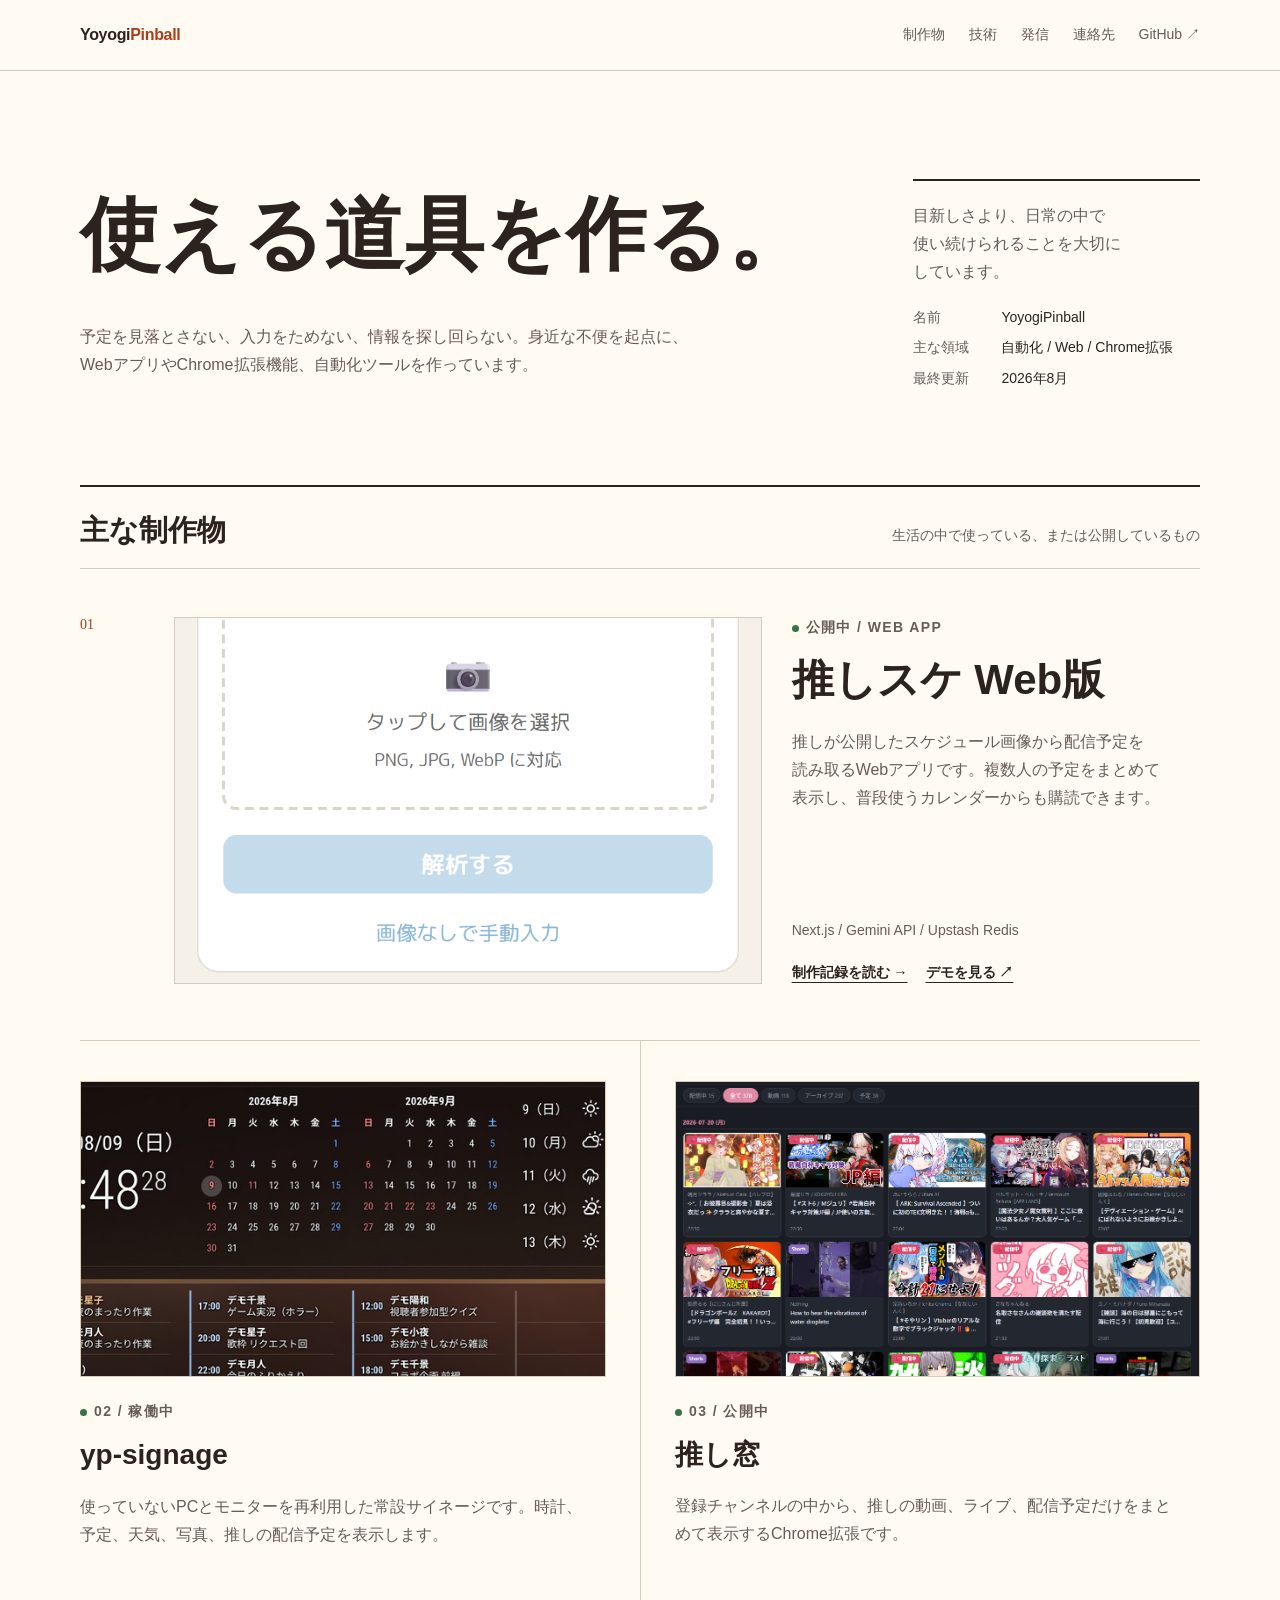
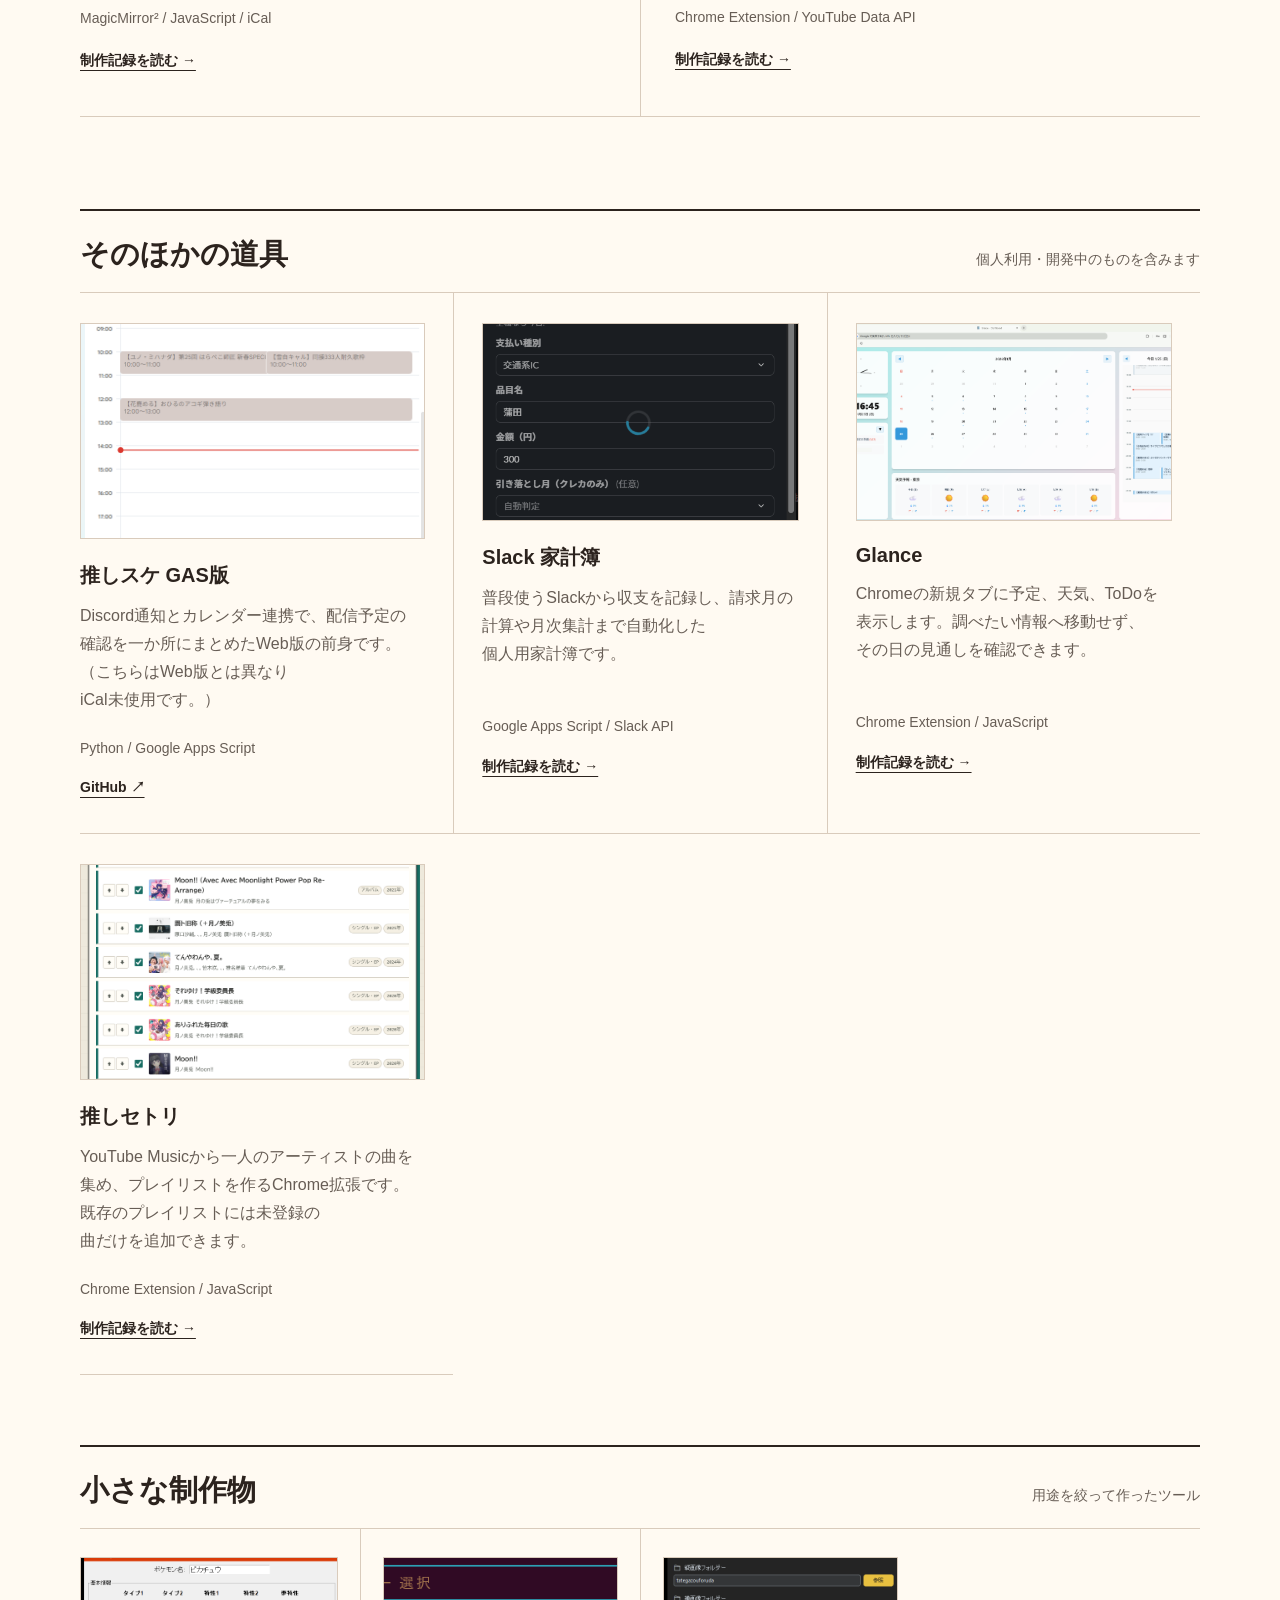
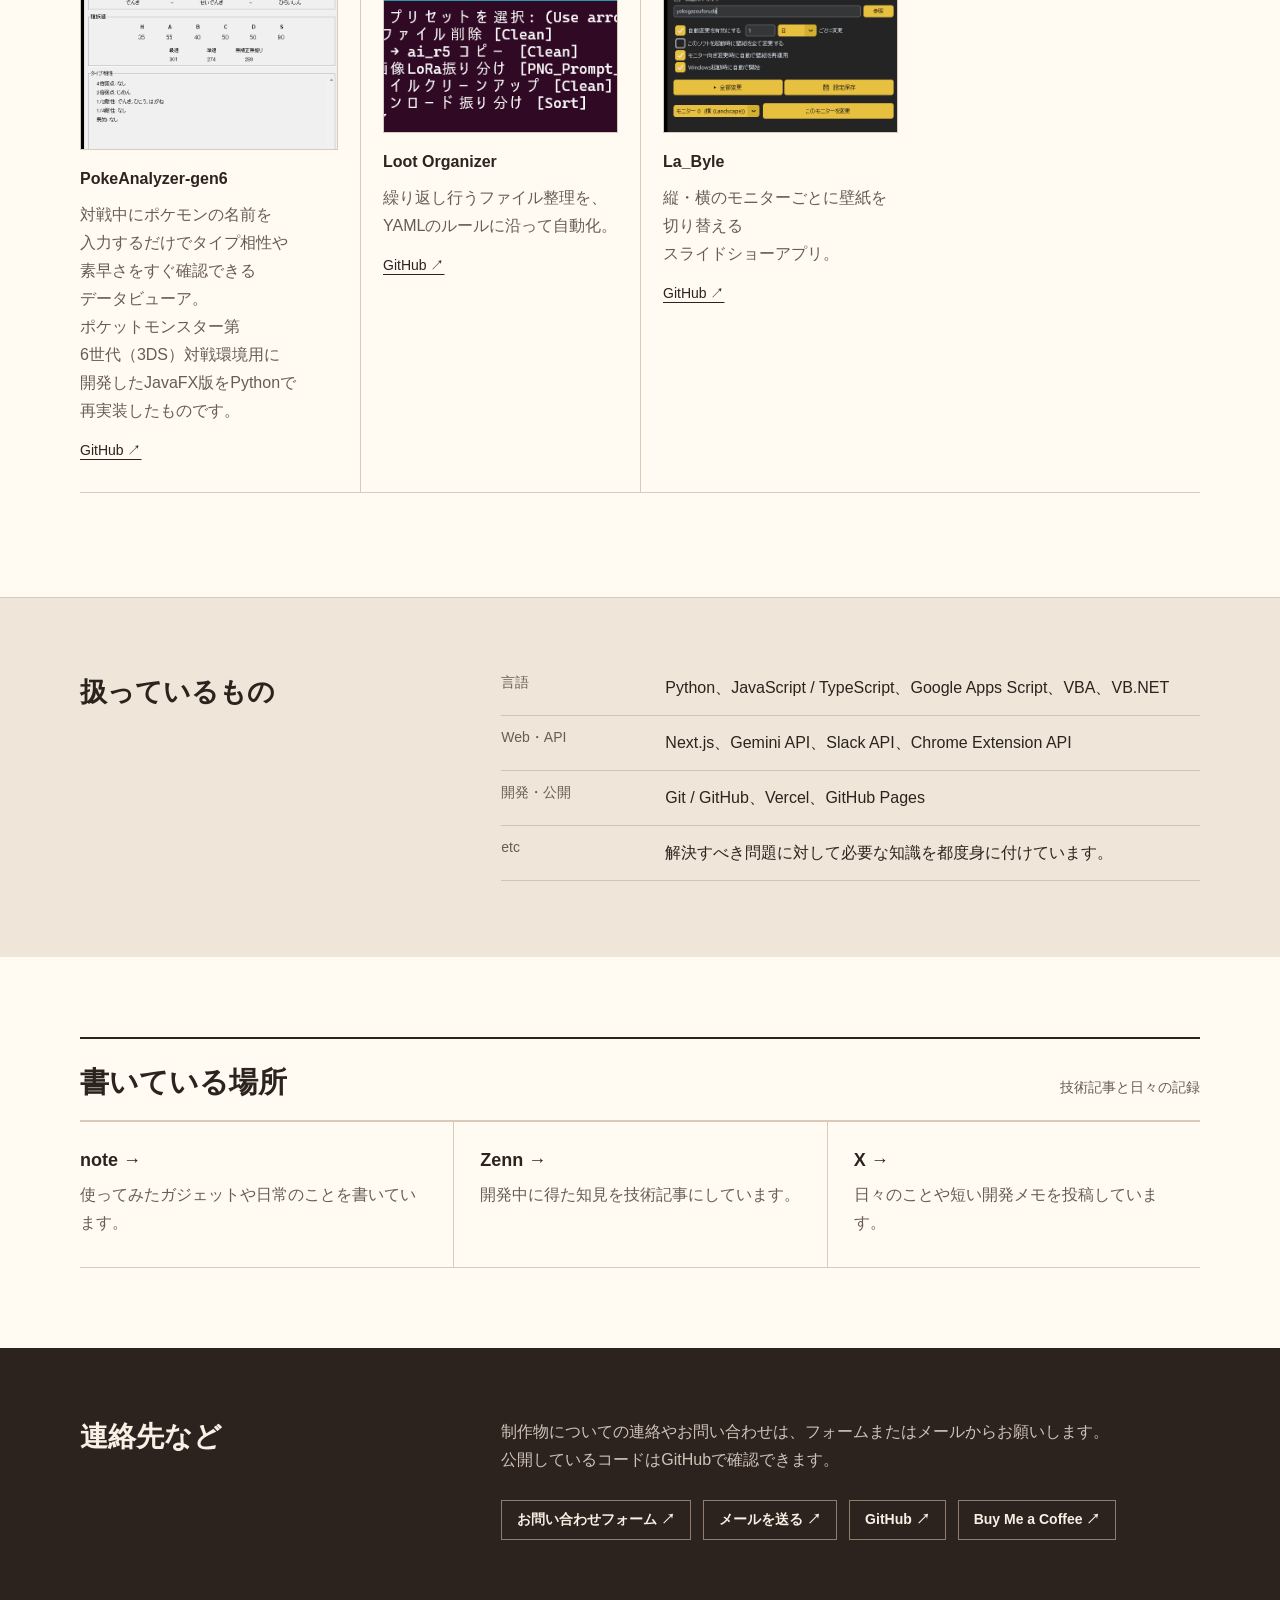
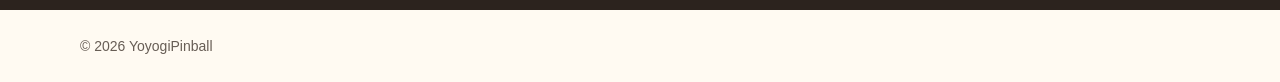
==== index.html @ c0b89d97 "Add oshi-setlist and improve Japanese typography" ====
<!DOCTYPE html>
<html lang="ja">
<head>
    <meta charset="UTF-8">
    <meta name="viewport" content="width=device-width, initial-scale=1.0">
    <meta name="description" content="日々の不便を解決するWebアプリ、Chrome拡張機能、自動化ツールを紹介するYoyogiPinballのポートフォリオ。">
    <title>YoyogiPinball — 個人開発者の道具帖</title>
    <meta property="og:title" content="YoyogiPinball — 個人開発者の道具帖">
    <meta property="og:description" content="日々の面倒を、使える道具にする。Webアプリ、Chrome拡張機能、自動化ツールの制作記録。">
    <meta property="og:type" content="website">
    <meta property="og:url" content="https://yoyogipinball.github.io/">
    <meta property="og:image" content="https://yoyogipinball.github.io/images/yp-signage/card.png">
    <meta name="twitter:card" content="summary_large_image">
    <link rel="icon" href="images/favicon.ico">
    <script async src="https://www.googletagmanager.com/gtag/js?id=G-75QL11ZYT2"></script>
    <script>window.dataLayer=window.dataLayer||[];function gtag(){dataLayer.push(arguments)}gtag('js',new Date());gtag('config','G-75QL11ZYT2');</script>
    <style>
        :root {
            --ink:#2c231e;
            --sub:#675d55;
            --paper:#fffaf2;
            --white:#fffdf9;
            --sand:#efe5d8;
            --line:#d9cbbc;
            --accent:#d34e1c;
            --accent-dark:#ad3d18;
            --green:#397148;
            --fs-body:16px;   /* 本文。デジタル庁デザインシステムの基準値 */
            --fs-sub:14px;    /* ラベル・技術名・キャプション。これ未満は使わない */
            --fs-h-sub:18px;  /* 本文より一段大きい小見出し */
            --lh-body:1.75;   /* 本文の行間。DADS の本文用で最も広い値 */
        }
        * { box-sizing:border-box; }
        html { scroll-behavior:smooth; scroll-padding-top:84px; }
        body { margin:0; color:var(--ink); background:var(--paper); font-family:"Hiragino Kaku Gothic ProN","Yu Gothic",Meiryo,sans-serif; line-break:strict; overflow-wrap:break-word; }
        /* 改行は styles/project-detail.css と同じ規則。文節で折ってカタカナ語などを途中で割らず、最後の行を1〜2字だけにしない */
        h1, h2, h3 { text-wrap:balance; word-break:auto-phrase; }
        p, li, dt, dd, figcaption { text-wrap:pretty; word-break:auto-phrase; }
        .kana-word { word-break:keep-all; }
        img { display:block; width:100%; }
        a { color:inherit; }
        button, a { -webkit-tap-highlight-color:transparent; }
        .wrap { width:min(1120px, calc(100% - 48px)); margin-inline:auto; }
        .skip { position:absolute; top:-60px; left:16px; z-index:100; padding:10px 14px; color:white; background:var(--ink); }
        .skip:focus { top:12px; }

        .site-header { position:sticky; top:0; z-index:20; border-bottom:1px solid var(--line); background:rgba(255,250,242,.96); }
        .nav { display:flex; min-height:70px; align-items:center; justify-content:space-between; gap:28px; }
        .brand { font-size:16px; font-weight:700; letter-spacing:-.02em; text-decoration:none; }
        .brand span { color:var(--accent-dark); }
        .nav-links { display:flex; align-items:center; gap:24px; font-size:var(--fs-sub); }
        .nav-links a { color:var(--sub); text-decoration:none; }
        .nav-links a:hover { color:var(--ink); text-decoration:underline; text-underline-offset:5px; }

        .hero { display:grid; grid-template-columns:minmax(0,1.45fr) minmax(250px,.55fr); gap:78px; padding:108px 0 96px; }
        .eyebrow { margin:0 0 20px; color:var(--accent-dark); font-size:var(--fs-sub); font-weight:700; letter-spacing:.16em; text-transform:uppercase; }
        h1 { max-width:760px; margin:0; font-family:"Yu Mincho","Hiragino Mincho ProN",serif; font-size:clamp(43px,7vw,80px); font-weight:600; line-height:1.4; letter-spacing:0; }
        .hero-line { display:block; }
        .lead { max-width:670px; margin:32px 0 0; color:var(--sub); font-size:16px; line-height:var(--lh-body); }
        .hero-note { align-self:end; padding-top:21px; border-top:2px solid var(--ink); }
        .hero-note p { margin:0; color:var(--sub); font-size:var(--fs-body); line-height:var(--lh-body); }
        .hero-note dl { display:grid; grid-template-columns:76px 1fr; gap:8px 12px; margin:20px 0 0; font-size:var(--fs-sub); line-height:1.6; }
        .hero-note dt { color:var(--sub); }
        .hero-note dd { margin:0; }

        .section-head { display:flex; align-items:baseline; justify-content:space-between; gap:24px; padding:24px 0 17px; border-top:2px solid var(--ink); border-bottom:1px solid var(--line); }
        .section-head h2 { margin:0; font-family:"Yu Mincho","Hiragino Mincho ProN",serif; font-size:29px; font-weight:600; }
        .section-head p { margin:0; color:var(--sub); font-size:var(--fs-sub); }
        .project-no { color:var(--accent-dark); font-family:Georgia,serif; font-size:var(--fs-sub); }
        .project-status { margin:0 0 14px; color:var(--sub); font-size:var(--fs-sub); font-weight:700; letter-spacing:.1em; }
        .project-status.live::before { display:inline-block; width:7px; height:7px; margin-right:7px; border-radius:50%; background:var(--green); content:""; }
        .project-status.dev::before { display:inline-block; width:7px; height:7px; margin-right:7px; border-radius:50%; background:var(--accent); content:""; }
        .project-title { margin:0; font-size:clamp(27px,3.5vw,42px); line-height:1.4; letter-spacing:0; }
        .project-copy { margin:18px 0 0; color:var(--sub); font-size:var(--fs-body); line-height:var(--lh-body); }
        .project-meta { margin-top:auto; padding-top:22px; color:var(--sub); font-size:var(--fs-sub); line-height:1.8; }
        .project-links { display:flex; flex-wrap:wrap; gap:18px; margin-top:21px; font-size:var(--fs-sub); font-weight:700; }
        .project-links a { text-underline-offset:5px; }
        .project-links a:hover { color:var(--accent-dark); }
        .image-link { display:block; overflow:hidden; border:1px solid var(--line); background:var(--sand); }
        .image-link:hover { border-color:#a99888; }
        .image-link img { height:100%; object-fit:cover; }

        .featured { display:grid; grid-template-columns:64px minmax(0,1.18fr) minmax(270px,.82fr); gap:30px; padding:48px 0 56px; border-bottom:1px solid var(--line); }
        .featured .image-link { aspect-ratio:16/10; }
        .featured-info { display:flex; flex-direction:column; padding:2px 0; }
        .pair { display:grid; grid-template-columns:1fr 1fr; border-bottom:1px solid var(--line); }
        .pair-project { padding:40px 34px 46px 0; }
        .pair-project + .pair-project { padding-right:0; padding-left:34px; border-left:1px solid var(--line); }
        .pair-project .image-link { aspect-ratio:16/9; margin-bottom:26px; }
        .pair-project .project-title { font-size:28px; }
        .pair-project .project-copy { min-height:5.7em; font-size:var(--fs-body); }

        .secondary { padding:92px 0 104px; }
        .secondary-grid { display:grid; grid-template-columns:repeat(3,1fr); }
        .secondary-project { padding:30px 28px 36px 0; border-bottom:1px solid var(--line); }
        .secondary-project + .secondary-project { padding-left:28px; border-left:1px solid var(--line); }
        .secondary-project:nth-child(3n+1) { padding-left:0; border-left:0; }
        .secondary-project .image-link { aspect-ratio:16/10; margin-bottom:23px; }
        .secondary-project h3 { margin:0; font-size:20px; letter-spacing:0; }
        .secondary-project p { min-height:6.8em; margin:13px 0 0; color:var(--sub); font-size:var(--fs-body); line-height:var(--lh-body); }
        .secondary-project .project-links { margin-top:18px; }

        .archive-head { margin-top:70px; }
        .archive-grid { display:grid; grid-template-columns:repeat(4,1fr); border-bottom:1px solid var(--line); }
        .archive-project { padding:28px 22px 32px 0; }
        .archive-project + .archive-project { padding-left:22px; border-left:1px solid var(--line); }
        .archive-project .image-link { aspect-ratio:4/3; margin-bottom:18px; }
        .archive-project h3 { margin:0; font-size:16px; line-height:1.4; }
        .archive-project p { margin:10px 0 0; color:var(--sub); font-size:var(--fs-body); line-height:1.75; }
        .archive-project > a:last-child { display:inline-block; margin-top:17px; font-size:var(--fs-sub); text-underline-offset:4px; }

        .info { padding:76px 0; border-top:1px solid var(--line); background:var(--sand); }
        .info-grid { display:grid; grid-template-columns:1fr 2fr; gap:72px; }
        .info h2 { margin:0; font-family:"Yu Mincho","Hiragino Mincho ProN",serif; font-size:27px; font-weight:600; }
        .skills { margin:0; }
        .skills div { display:grid; grid-template-columns:140px 1fr; gap:24px; padding:13px 0; border-bottom:1px solid #d2c4b4; }
        .skills div:first-child { padding-top:0; }
        .skills dt { color:var(--sub); font-size:var(--fs-sub); }
        .skills dd { margin:0; font-size:var(--fs-body); line-height:var(--lh-body); }

        .links-section { padding:80px 0; }
        .text-links { display:grid; grid-template-columns:repeat(3,1fr); border-top:1px solid var(--line); border-bottom:1px solid var(--line); }
        .text-link { padding:28px 26px 30px 0; text-decoration:none; }
        .text-link + .text-link { padding-left:26px; border-left:1px solid var(--line); }
        .text-link strong { display:block; margin-bottom:10px; font-size:18px; }
        .text-link span { color:var(--sub); font-size:var(--fs-body); line-height:var(--lh-body); }
        .text-link:hover strong { color:var(--accent-dark); text-decoration:underline; text-underline-offset:5px; }

        .contact { padding:70px 0; color:#f8efe5; background:var(--ink); }
        .contact-grid { display:grid; grid-template-columns:1fr 2fr; gap:72px; }
        .contact h2 { margin:0; font-family:"Yu Mincho","Hiragino Mincho ProN",serif; font-size:28px; font-weight:600; }
        .contact-copy p { max-width:650px; margin:0; color:#d1c3b8; line-height:var(--lh-body); }
        .contact-links { display:flex; flex-wrap:wrap; gap:12px; margin-top:26px; }
        .contact-links a { padding:10px 15px; border:1px solid #8f7d70; font-size:var(--fs-sub); font-weight:700; text-decoration:none; }
        .contact-links a:hover { color:var(--ink); background:var(--paper); }
        footer { padding:28px 0; color:var(--sub); font-size:var(--fs-sub); }
        :focus-visible { outline:3px solid var(--accent-dark); outline-offset:4px; }
        /* 濃色セクションでは反転させる。焦茶の背景に濃いオレンジだと 2.53:1 しか出ない */
        .contact :focus-visible { outline-color:var(--paper); }

        @media (max-width:860px) {
            .wrap { width:min(100% - 32px,1120px); }
            .nav-links a:nth-child(-n+3) { display:none; }
            .hero { grid-template-columns:1fr; gap:50px; padding:76px 0; }
            .hero-note { max-width:430px; }
            .featured { grid-template-columns:42px 1fr; }
            .featured-info { grid-column:2; }
            .pair, .secondary-grid { grid-template-columns:1fr; }
            .pair-project, .pair-project + .pair-project, .secondary-project, .secondary-project + .secondary-project { padding:34px 0; border-left:0; border-bottom:1px solid var(--line); }
            .pair-project .project-copy, .secondary-project p { min-height:0; }
            .archive-grid { grid-template-columns:1fr 1fr; }
            .archive-project:nth-child(3) { border-left:0; }
            .archive-project:nth-child(n+3) { border-top:1px solid var(--line); }
            .info-grid, .contact-grid { grid-template-columns:1fr; gap:30px; }
        }
        @media (max-width:560px) {
            .hero-line { display:inline; }
            .section-head { align-items:flex-start; flex-direction:column; gap:7px; }
            .featured { grid-template-columns:28px 1fr; gap:12px; padding:34px 0 42px; }
            .archive-grid, .text-links { grid-template-columns:1fr; }
            .archive-project, .archive-project + .archive-project, .archive-project:nth-child(3), .text-link, .text-link + .text-link { padding:25px 0; border-left:0; border-top:1px solid var(--line); }
            .archive-project:first-child, .text-link:first-child { border-top:0; }
            .archive-project .image-link { aspect-ratio:16/9; }
            .skills div { grid-template-columns:92px 1fr; gap:14px; }
        }
        @media (prefers-reduced-motion:reduce) { html { scroll-behavior:auto; } }
    </style>
</head>
<body>
    <a class="skip" href="#main">本文へ移動</a>
    <header class="site-header">
        <nav class="nav wrap" aria-label="メインナビゲーション">
            <a class="brand" href="#top">Yoyogi<span>Pinball</span></a>
            <div class="nav-links"><a href="#projects">制作物</a><a href="#skills">技術</a><a href="#writing">発信</a><a href="#contact">連絡先</a><a href="https://github.com/YoyogiPinball">GitHub ↗</a></div>
        </nav>
    </header>

    <main id="main">
        <section class="hero wrap" id="top">           <div><h1><span class="hero-line">使える道具を作る。</span></h1><p class="lead">予定を見落とさない、入力をためない、情報を探し回らない。身近な不便を起点に、WebアプリやChrome拡張機能、自動化ツールを作っています。</p></div>
            <aside class="hero-note" aria-label="プロフィール概要"><p>目新しさより、日常の中で使い続けられることを大切にしています。</p><dl><dt>名前</dt><dd>YoyogiPinball</dd><dt>主な領域</dt><dd>自動化 / Web / Chrome拡張</dd><dt>最終更新</dt><dd>2026年8月</dd></dl></aside>
        </section>

        <section class="wrap" id="projects">
            <div class="section-head"><h2>主な制作物</h2><p>生活の中で使っている、または公開しているもの</p></div>

            <article class="featured">
                <div class="project-no">01</div>
                <a class="image-link" href="oshi-sche-webapp.html"><img src="images/oshi-sche-webapp/home.png" alt="推しスケ Web版のホーム画面"></a>
                <div class="featured-info"><p class="project-status live">公開中 / WEB APP</p><h3 class="project-title">推しスケ Web版</h3><p class="project-copy">推しが公開したスケジュール画像から配信予定を読み取るWebアプリです。複数人の予定をまとめて表示し、普段使うカレンダーからも購読できます。</p><div class="project-meta">Next.js / Gemini API / Upstash Redis</div><div class="project-links"><a href="oshi-sche-webapp.html">制作記録を読む →</a><a href="https://oshi-sche-webapp.vercel.app/demo">デモを見る ↗</a></div></div>
            </article>

            <div class="pair">
                <article class="pair-project"><a class="image-link" href="yp-signage.html"><img src="images/yp-signage/card.png" alt="yp-signageの表示画面"></a><p class="project-status live">02 / 稼働中</p><h3 class="project-title">yp-signage</h3><p class="project-copy">使っていないPCとモニターを再利用した常設サイネージです。時計、予定、天気、写真、推しの配信予定を表示します。</p><div class="project-meta">MagicMirror² / JavaScript / iCal</div><div class="project-links"><a href="yp-signage.html">制作記録を読む →</a></div></article>
                <article class="pair-project"><a class="image-link" href="oshi-mado.html"><img src="images/oshi-mado/card.png" alt="推し窓の新着一覧画面"></a><p class="project-status live">03 / 公開中</p><h3 class="project-title">推し窓</h3><p class="project-copy">登録チャンネルの中から、推しの動画、ライブ、配信予定だけをまとめて表示するChrome拡張です。</p><div class="project-meta">Chrome Extension / YouTube Data API</div><div class="project-links"><a href="oshi-mado.html">制作記録を読む →</a></div></article>
            </div>
        </section>

        <section class="secondary wrap" aria-labelledby="other-projects">
            <div class="section-head"><h2 id="other-projects">そのほかの道具</h2><p>個人利用・開発中のものを含みます</p></div>
            <div class="secondary-grid">
                <article class="secondary-project"><a class="image-link" href="https://github.com/YoyogiPinball/oshi-sche"><img src="images/oshi-sche.png" alt="推しスケ GAS版の画面"></a><h3>推しスケ GAS版</h3><p>Discord通知とカレンダー連携で、配信予定の確認を一か所にまとめたWeb版の前身です。（こちらはWeb版とは異なりiCal未使用です。）</p><div class="project-meta">Python / Google Apps Script</div><div class="project-links"><a href="https://github.com/YoyogiPinball/oshi-sche">GitHub ↗</a></div></article>
                <article class="secondary-project"><a class="image-link" href="kakeibo.html"><img src="images/kakeibo/slack-form.png" alt="Slack家計簿の入力画面"></a><h3>Slack 家計簿</h3><p>普段使うSlackから収支を記録し、請求月の計算や月次集計まで自動化した個人用家計簿です。</p><div class="project-meta">Google Apps Script / Slack API</div><div class="project-links"><a href="kakeibo.html">制作記録を読む →</a></div></article>
                <article class="secondary-project"><a class="image-link" href="glance.html"><img src="images/glance_dashboard_v2.png" alt="Glanceのダッシュボード画面"></a><h3>Glance</h3><p>Chromeの新規タブに予定、天気、ToDoを表示します。調べたい情報へ移動せず、その日の見通しを確認できます。</p><div class="project-meta">Chrome Extension / JavaScript</div><div class="project-links"><a href="glance.html">制作記録を読む →</a></div></article>
                <article class="secondary-project"><a class="image-link" href="oshi-setlist.html"><img src="images/oshi-setlist/search-results.png" alt="推しセトリの選曲画面"></a><h3>推しセトリ</h3><p>YouTube Musicから一人のアーティストの曲を集め、プレイリストを作るChrome拡張です。既存のプレイリストには未登録の曲だけを追加できます。</p><div class="project-meta">Chrome Extension / JavaScript</div><div class="project-links"><a href="oshi-setlist.html">制作記録を読む →</a></div></article>
            </div>

            <div class="section-head archive-head"><h2>小さな制作物</h2><p>用途を絞って作ったツール</p></div>
            <div class="archive-grid">
                <article class="archive-project"><a class="image-link" href="https://github.com/YoyogiPinball/pokeanalyzer-gen6"><img src="images/pokeanalyzer.png" alt="PokeAnalyzer-gen6の画面"></a><h3>PokeAnalyzer-gen6</h3><p>対戦中にポケモンの名前を入力するだけでタイプ相性や素早さをすぐ確認できるデータビューア。ポケットモンスター第6世代（3DS）対戦環境用に開発したJavaFX版をPythonで再実装したものです。</p><a href="https://github.com/YoyogiPinball/pokeanalyzer-gen6">GitHub ↗</a></article>
                <article class="archive-project"><a class="image-link" href="https://github.com/YoyogiPinball/Loot_Organizer"><img src="images/loot_organizer.png" alt="Loot Organizerの画面"></a><h3>Loot Organizer</h3><p>繰り返し行うファイル整理を、YAMLのルールに沿って自動化。</p><a href="https://github.com/YoyogiPinball/Loot_Organizer">GitHub ↗</a></article>
                <article class="archive-project"><a class="image-link" href="https://github.com/YoyogiPinball/La_Byle"><img src="images/La_Byle.png" alt="La Byleの画面"></a><h3>La_Byle</h3><p>縦・横のモニターごとに壁紙を切り替えるスライドショーアプリ。</p><a href="https://github.com/YoyogiPinball/La_Byle">GitHub ↗</a></article>
            </div>
        </section>

        <section class="info" id="skills"><div class="info-grid wrap"><h2>扱っているもの</h2><dl class="skills"><div><dt>言語</dt><dd>Python、JavaScript / TypeScript、Google Apps Script、VBA、VB.NET</dd></div><div><dt>Web・API</dt><dd>Next.js、Gemini API、Slack API、Chrome Extension API</dd></div><div><dt>開発・公開</dt><dd>Git / GitHub、Vercel、GitHub Pages</dd></div><div><dt>etc</dt><dd>解決すべき問題に対して必要な知識を都度身に付けています。</dd></div></dl></div></section>

        <section class="links-section wrap" id="writing"><div class="section-head"><h2>書いている場所</h2><p>技術記事と日々の記録</p></div><div class="text-links"><a class="text-link" href="https://note.com/elettrocannone"><strong>note →</strong><span>使ってみたガジェットや日常のことを書いています。</span></a><a class="text-link" href="https://zenn.dev/elettrocannone"><strong>Zenn →</strong><span>開発中に得た知見を技術記事にしています。</span></a><a class="text-link" href="https://x.com/Yoyogi_Pinball"><strong>X →</strong><span>日々のことや短い開発メモを投稿しています。</span></a></div></section>

        <section class="contact" id="contact"><div class="contact-grid wrap"><h2>連絡先など</h2><div class="contact-copy"><p>制作物についての連絡やお問い合わせは、フォームまたはメールからお願いします。公開しているコードはGitHubで確認できます。</p><div class="contact-links"><a href="https://docs.google.com/forms/d/e/1FAIpQLSc5_w_dLCIEvyE7xUxhwADu7VvCNUVRgpdDb4W5DjD-qGGImw/viewform">お問い合わせフォーム ↗</a><a href="mailto:k1kurosawa@gmail.com">メールを送る ↗</a><a href="https://github.com/YoyogiPinball">GitHub ↗</a><a href="https://buymeacoffee.com/yoyogipinball">Buy Me a Coffee ↗</a></div></div></div></section>
    </main>
    <footer class="wrap">© 2026 YoyogiPinball</footer>
    <script src="scripts/keep-kana.js" defer></script>
</body>
</html>
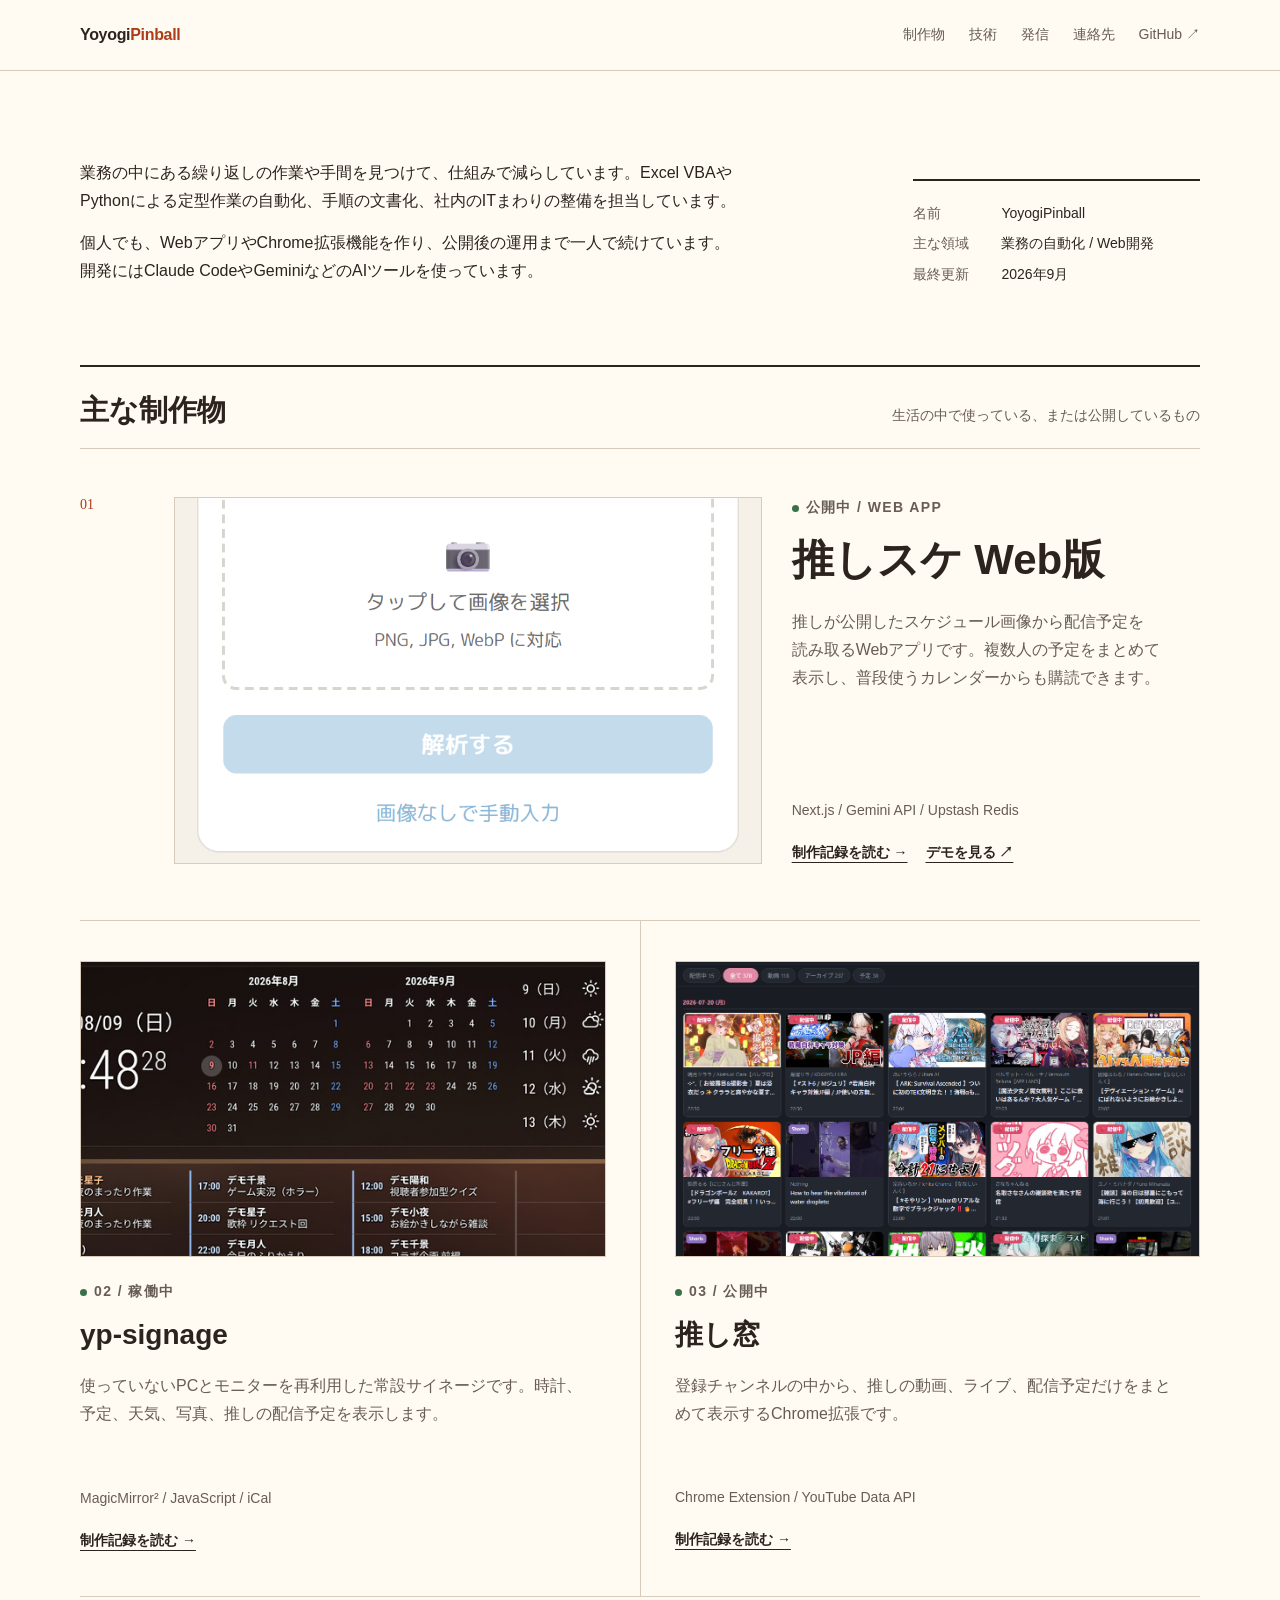
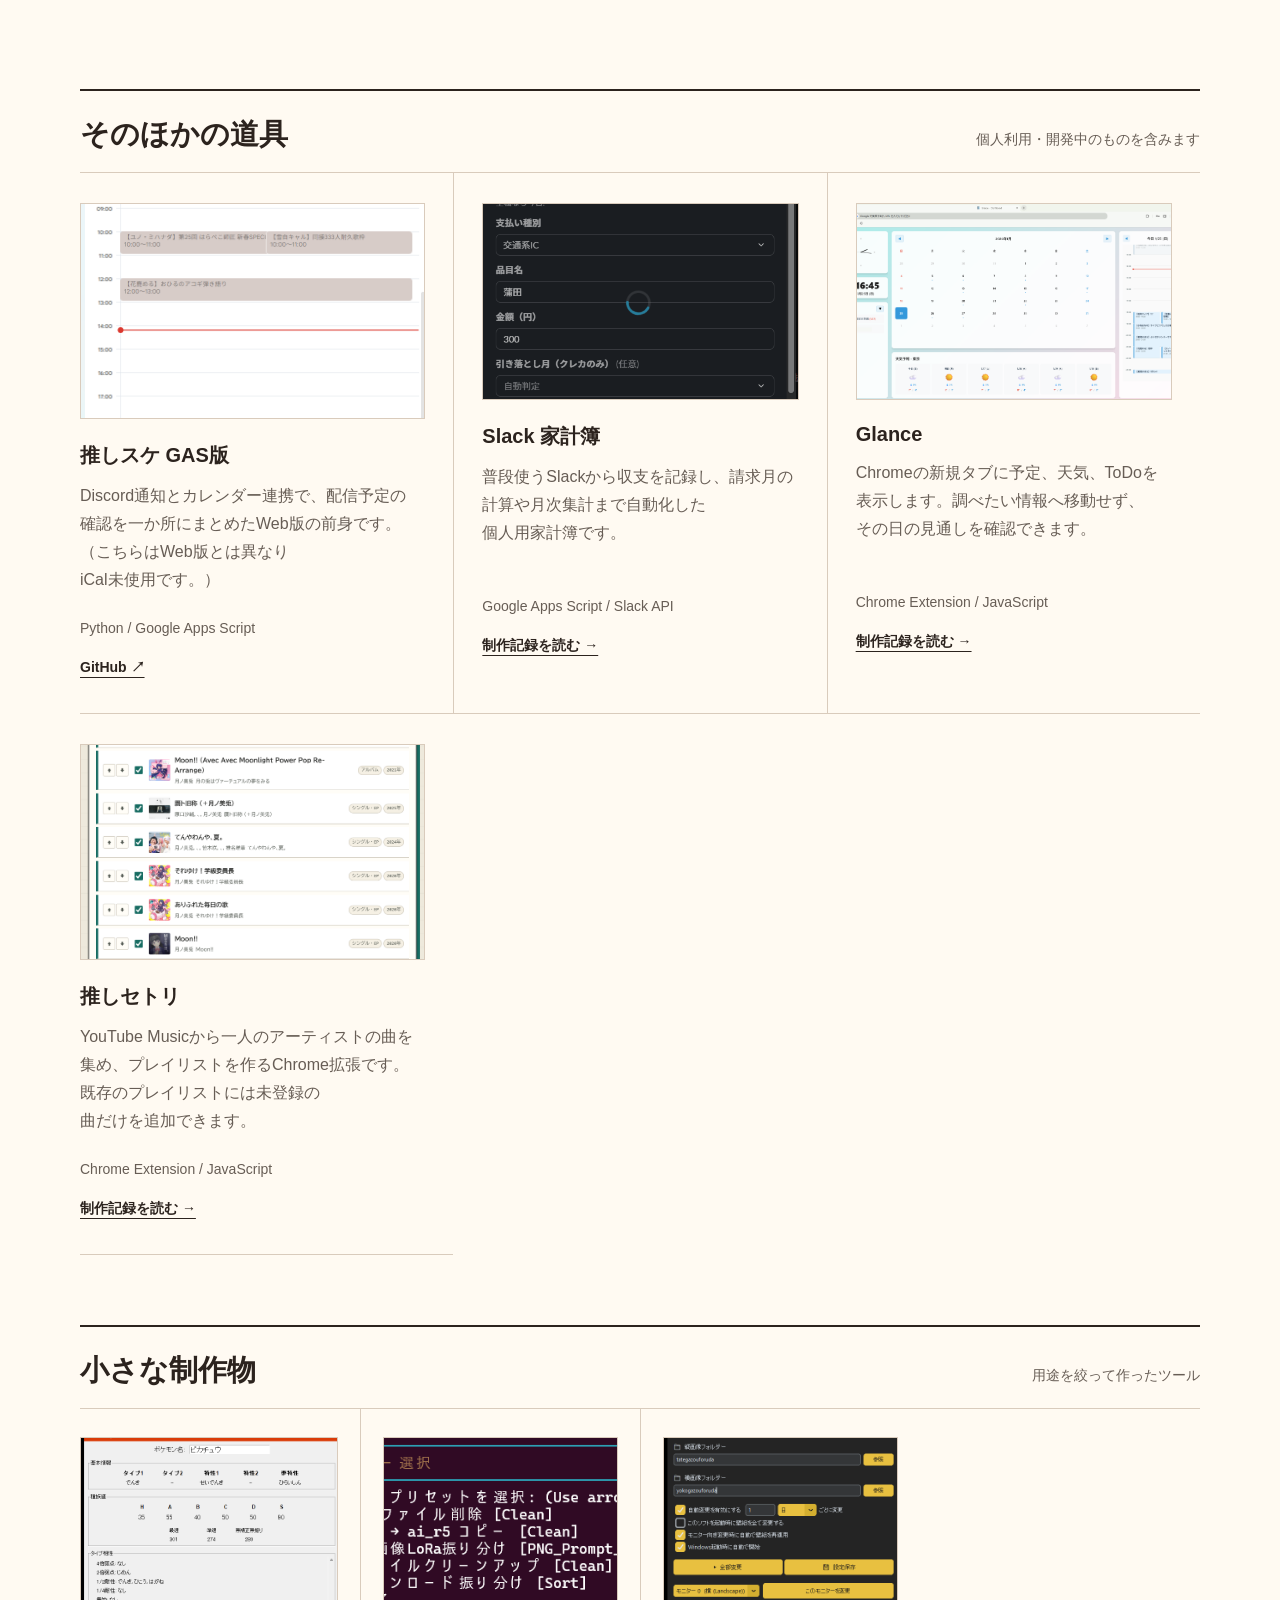
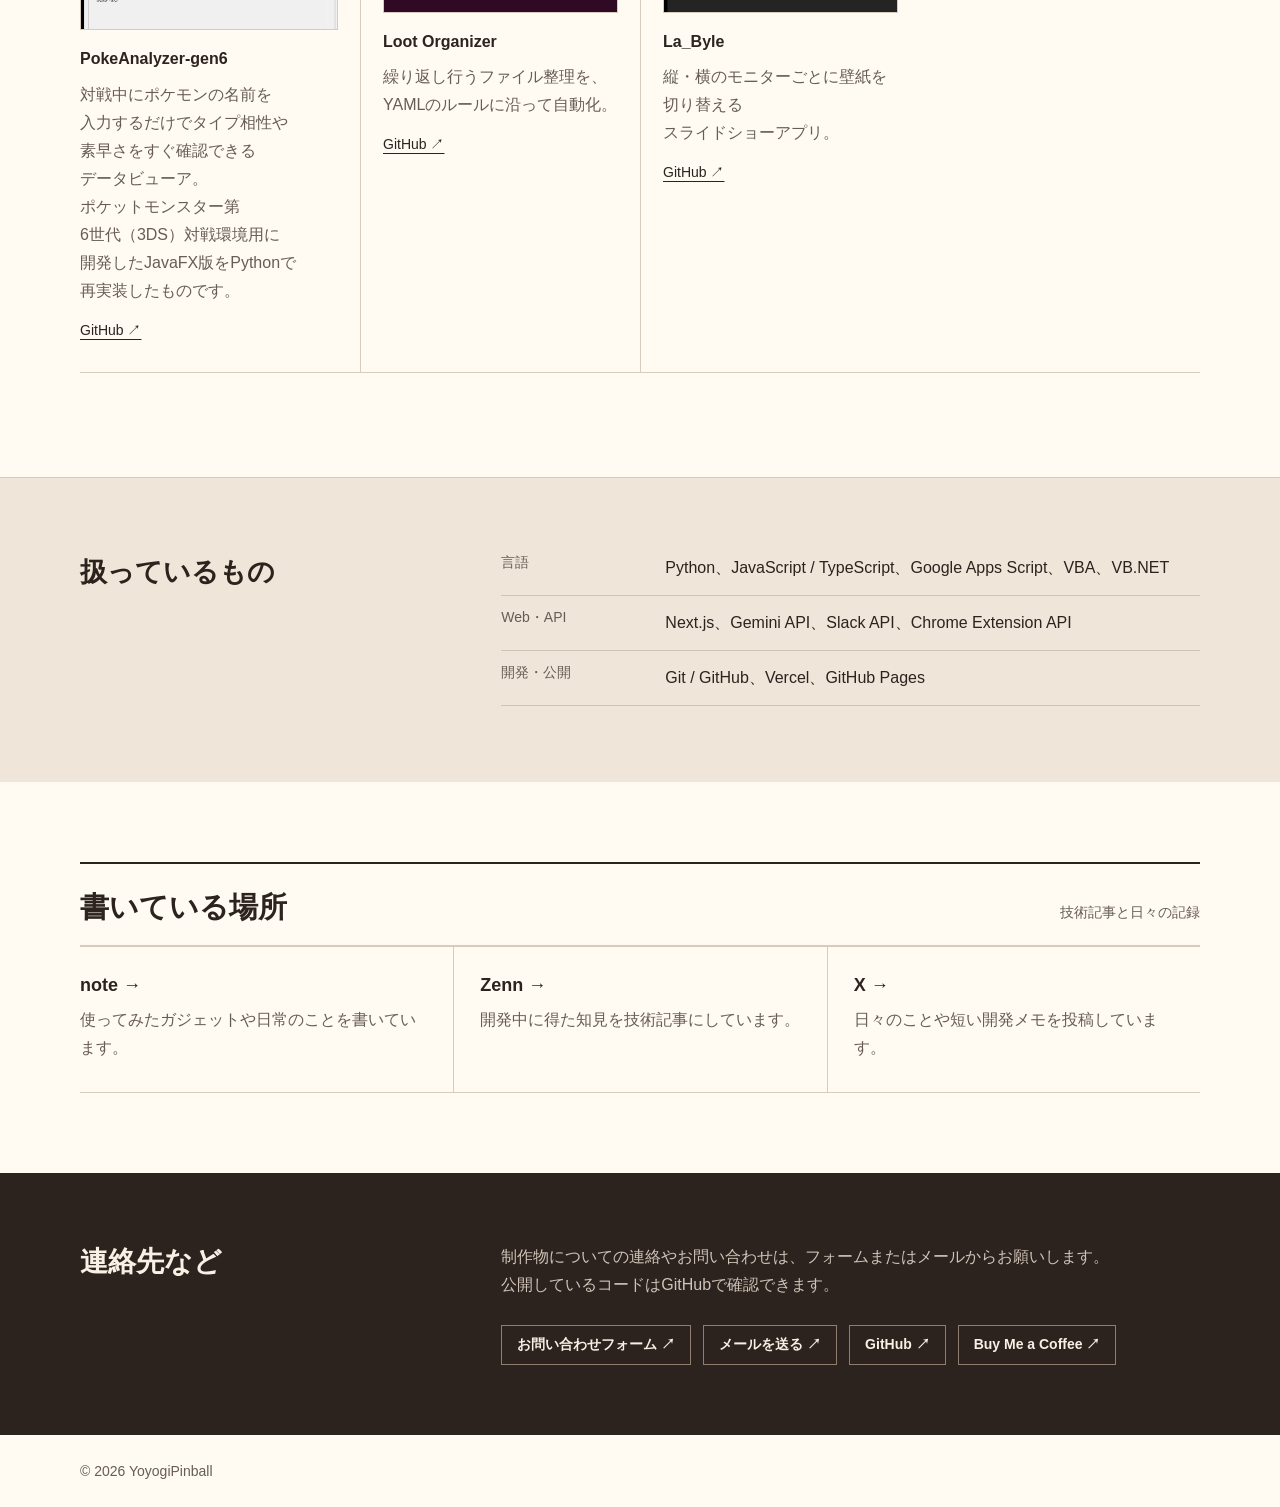
==== commit 31bc76ac: "トップの先頭を自己紹介文に置き換え、仕事寄りの見せ方にする - 大きな見出しと hero の2文をやめ、何ができるかを書いた2段落に置き換えた - タイトル・説明文・OGP を「個人開発者の道具帖」か" ====
--- a/index.html
+++ b/index.html
@@ -3,10 +3,10 @@
 <head>
     <meta charset="UTF-8">
     <meta name="viewport" content="width=device-width, initial-scale=1.0">
-    <meta name="description" content="日々の不便を解決するWebアプリ、Chrome拡張機能、自動化ツールを紹介するYoyogiPinballのポートフォリオ。">
-    <title>YoyogiPinball — 個人開発者の道具帖</title>
-    <meta property="og:title" content="YoyogiPinball — 個人開発者の道具帖">
-    <meta property="og:description" content="日々の面倒を、使える道具にする。Webアプリ、Chrome拡張機能、自動化ツールの制作記録。">
+    <meta name="description" content="業務の自動化や社内ITの整備、WebアプリやChrome拡張機能の個人開発。制作物と扱っている技術をまとめています。">
+    <title>YoyogiPinball — ポートフォリオ</title>
+    <meta property="og:title" content="YoyogiPinball — ポートフォリオ">
+    <meta property="og:description" content="業務の自動化や社内ITの整備、WebアプリやChrome拡張機能の個人開発。制作物と扱っている技術をまとめています。">
     <meta property="og:type" content="website">
     <meta property="og:url" content="https://yoyogipinball.github.io/">
     <meta property="og:image" content="https://yoyogipinball.github.io/images/yp-signage/card.png">
@@ -52,14 +52,14 @@
         .nav-links a { color:var(--sub); text-decoration:none; }
         .nav-links a:hover { color:var(--ink); text-decoration:underline; text-underline-offset:5px; }
 
-        .hero { display:grid; grid-template-columns:minmax(0,1.45fr) minmax(250px,.55fr); gap:78px; padding:108px 0 96px; }
+        .hero { display:grid; grid-template-columns:minmax(0,1.45fr) minmax(250px,.55fr); gap:78px; padding:88px 0 80px; }
         .eyebrow { margin:0 0 20px; color:var(--accent-dark); font-size:var(--fs-sub); font-weight:700; letter-spacing:.16em; text-transform:uppercase; }
         h1 { max-width:760px; margin:0; font-family:"Yu Mincho","Hiragino Mincho ProN",serif; font-size:clamp(43px,7vw,80px); font-weight:600; line-height:1.4; letter-spacing:0; }
-        .hero-line { display:block; }
-        .lead { max-width:670px; margin:32px 0 0; color:var(--sub); font-size:16px; line-height:var(--lh-body); }
+        .lead { max-width:670px; margin:0; font-size:var(--fs-body); line-height:var(--lh-body); }
+        .lead + .lead { margin-top:14px; }
+        .visually-hidden { position:absolute; width:1px; height:1px; overflow:hidden; clip:rect(0 0 0 0); white-space:nowrap; }
         .hero-note { align-self:end; padding-top:21px; border-top:2px solid var(--ink); }
-        .hero-note p { margin:0; color:var(--sub); font-size:var(--fs-body); line-height:var(--lh-body); }
-        .hero-note dl { display:grid; grid-template-columns:76px 1fr; gap:8px 12px; margin:20px 0 0; font-size:var(--fs-sub); line-height:1.6; }
+        .hero-note dl { display:grid; grid-template-columns:76px 1fr; gap:8px 12px; margin:0; font-size:var(--fs-sub); line-height:1.6; }
         .hero-note dt { color:var(--sub); }
         .hero-note dd { margin:0; }
 
@@ -154,7 +154,6 @@
             .info-grid, .contact-grid { grid-template-columns:1fr; gap:30px; }
         }
         @media (max-width:560px) {
-            .hero-line { display:inline; }
             .section-head { align-items:flex-start; flex-direction:column; gap:7px; }
             .featured { grid-template-columns:28px 1fr; gap:12px; padding:34px 0 42px; }
             .archive-grid, .text-links { grid-template-columns:1fr; }
@@ -176,8 +175,9 @@
     </header>
 
     <main id="main">
-        <section class="hero wrap" id="top">           <div><h1><span class="hero-line">使える道具を作る。</span></h1><p class="lead">予定を見落とさない、入力をためない、情報を探し回らない。身近な不便を起点に、WebアプリやChrome拡張機能、自動化ツールを作っています。</p></div>
-            <aside class="hero-note" aria-label="プロフィール概要"><p>目新しさより、日常の中で使い続けられることを大切にしています。</p><dl><dt>名前</dt><dd>YoyogiPinball</dd><dt>主な領域</dt><dd>自動化 / Web / Chrome拡張</dd><dt>最終更新</dt><dd>2026年8月</dd></dl></aside>
+        <section class="hero wrap" id="top">
+            <div><h1 class="visually-hidden">YoyogiPinball</h1><p class="lead">業務の中にある繰り返しの作業や手間を見つけて、仕組みで減らしています。Excel&nbsp;VBAやPythonによる定型作業の自動化、手順の文書化、社内のITまわりの整備を担当しています。</p><p class="lead">個人でも、WebアプリやChrome拡張機能を作り、公開後の運用まで一人で続けています。開発にはClaude&nbsp;CodeやGeminiなどのAIツールを使っています。</p></div>
+            <aside class="hero-note" aria-label="プロフィール概要"><dl><dt>名前</dt><dd>YoyogiPinball</dd><dt>主な領域</dt><dd>業務の自動化 / Web開発</dd><dt>最終更新</dt><dd>2026年9月</dd></dl></aside>
         </section>
 
         <section class="wrap" id="projects">
@@ -212,7 +212,7 @@
             </div>
         </section>
 
-        <section class="info" id="skills"><div class="info-grid wrap"><h2>扱っているもの</h2><dl class="skills"><div><dt>言語</dt><dd>Python、JavaScript / TypeScript、Google Apps Script、VBA、VB.NET</dd></div><div><dt>Web・API</dt><dd>Next.js、Gemini API、Slack API、Chrome Extension API</dd></div><div><dt>開発・公開</dt><dd>Git / GitHub、Vercel、GitHub Pages</dd></div><div><dt>etc</dt><dd>解決すべき問題に対して必要な知識を都度身に付けています。</dd></div></dl></div></section>
+        <section class="info" id="skills"><div class="info-grid wrap"><h2>扱っているもの</h2><dl class="skills"><div><dt>言語</dt><dd>Python、JavaScript / TypeScript、Google Apps Script、VBA、VB.NET</dd></div><div><dt>Web・API</dt><dd>Next.js、Gemini API、Slack API、Chrome Extension API</dd></div><div><dt>開発・公開</dt><dd>Git / GitHub、Vercel、GitHub Pages</dd></div></dl></div></section>
 
         <section class="links-section wrap" id="writing"><div class="section-head"><h2>書いている場所</h2><p>技術記事と日々の記録</p></div><div class="text-links"><a class="text-link" href="https://note.com/elettrocannone"><strong>note →</strong><span>使ってみたガジェットや日常のことを書いています。</span></a><a class="text-link" href="https://zenn.dev/elettrocannone"><strong>Zenn →</strong><span>開発中に得た知見を技術記事にしています。</span></a><a class="text-link" href="https://x.com/Yoyogi_Pinball"><strong>X →</strong><span>日々のことや短い開発メモを投稿しています。</span></a></div></section>
 
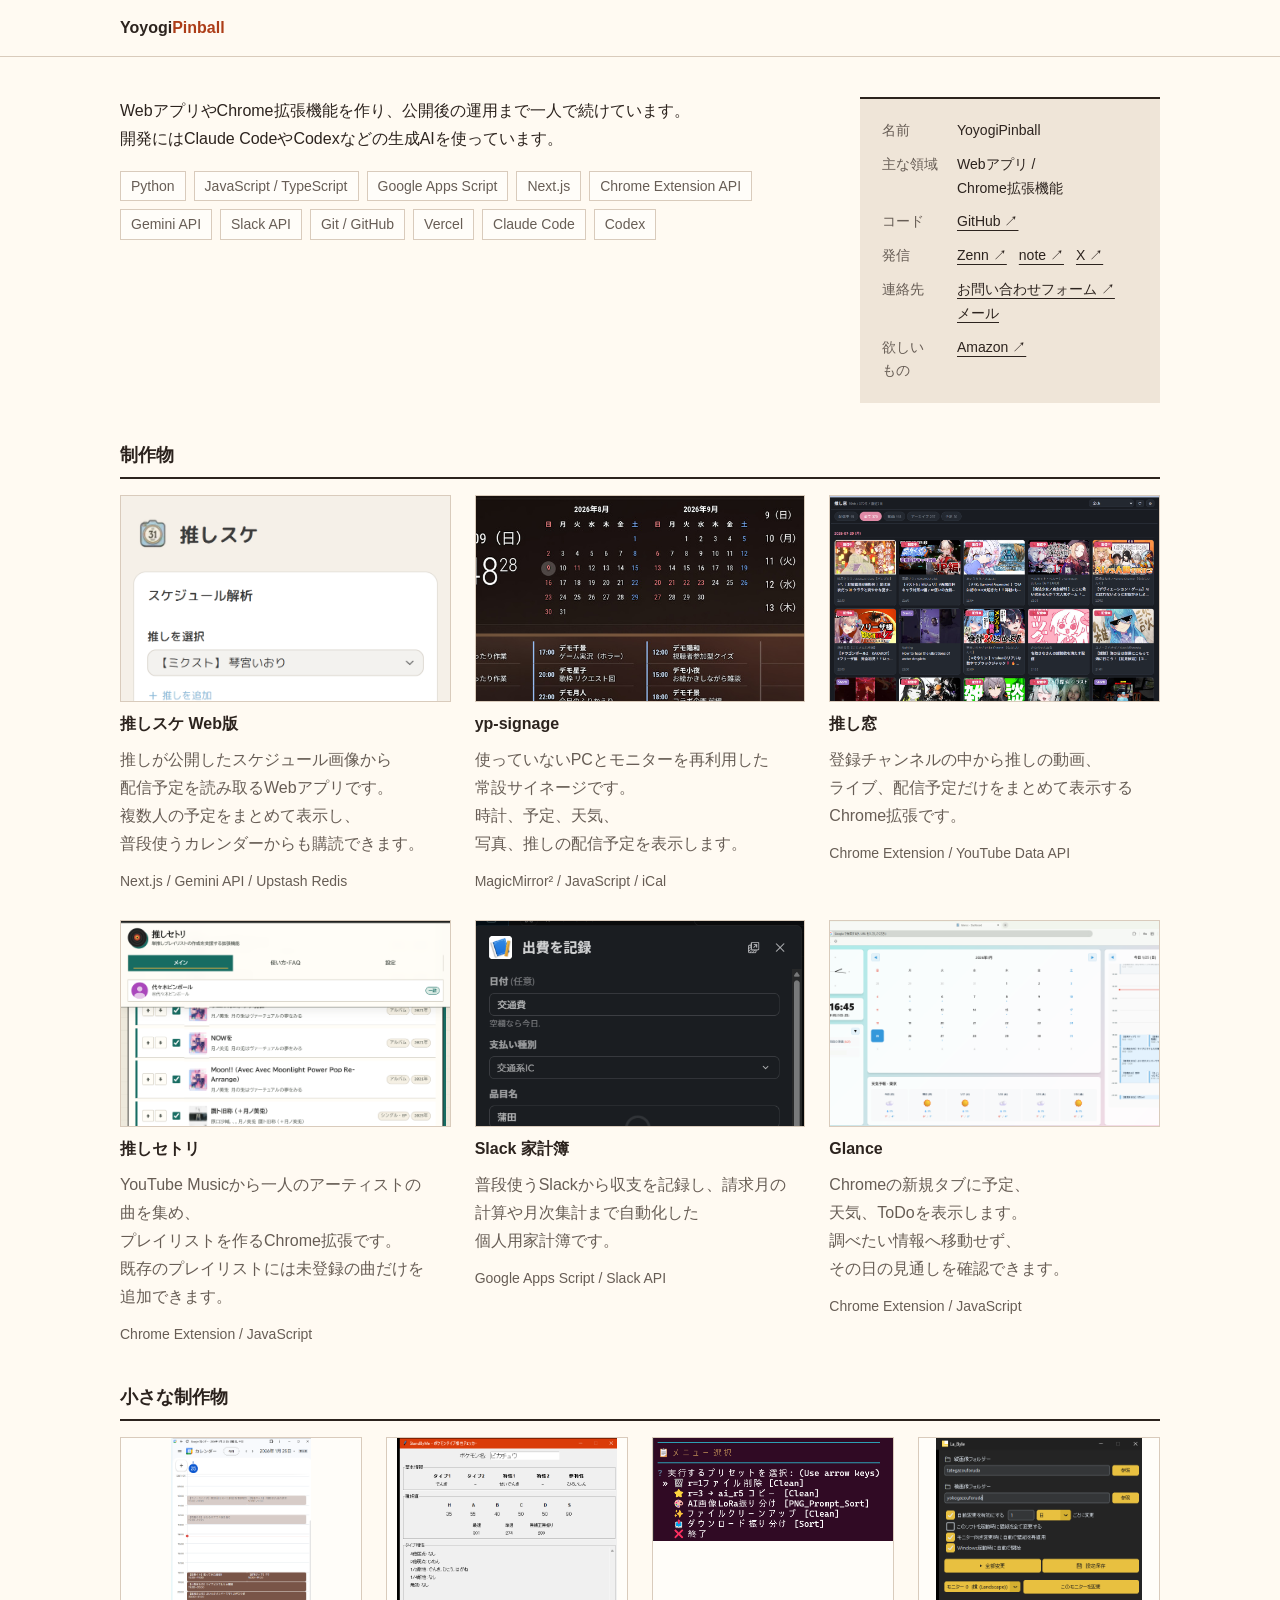
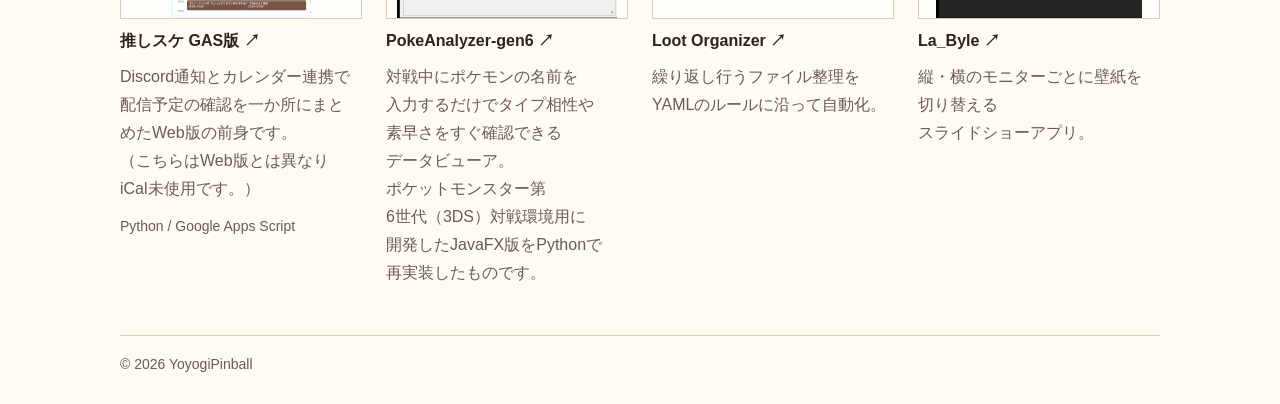
==== commit 5988d43f: "全ページを簡素な構成にし、連絡先を冒頭へまとめる Co-Authored-By: Claude Opus 5.5 <noreply@anthropic.com>" ====
--- a/index.html
+++ b/index.html
@@ -3,10 +3,10 @@
 <head>
     <meta charset="UTF-8">
     <meta name="viewport" content="width=device-width, initial-scale=1.0">
-    <meta name="description" content="業務の自動化や社内ITの整備、WebアプリやChrome拡張機能の個人開発。制作物と扱っている技術をまとめています。">
+    <meta name="description" content="WebアプリやChrome拡張機能の個人開発。制作物と扱っている技術をまとめています。">
     <title>YoyogiPinball — ポートフォリオ</title>
     <meta property="og:title" content="YoyogiPinball — ポートフォリオ">
-    <meta property="og:description" content="業務の自動化や社内ITの整備、WebアプリやChrome拡張機能の個人開発。制作物と扱っている技術をまとめています。">
+    <meta property="og:description" content="WebアプリやChrome拡張機能の個人開発。制作物と扱っている技術をまとめています。">
     <meta property="og:type" content="website">
     <meta property="og:url" content="https://yoyogipinball.github.io/">
     <meta property="og:image" content="https://yoyogipinball.github.io/images/yp-signage/card.png">
@@ -22,145 +22,75 @@
             --white:#fffdf9;
             --sand:#efe5d8;
             --line:#d9cbbc;
-            --accent:#d34e1c;
             --accent-dark:#ad3d18;
-            --green:#397148;
             --fs-body:16px;   /* 本文。デジタル庁デザインシステムの基準値 */
             --fs-sub:14px;    /* ラベル・技術名・キャプション。これ未満は使わない */
             --fs-h-sub:18px;  /* 本文より一段大きい小見出し */
             --lh-body:1.75;   /* 本文の行間。DADS の本文用で最も広い値 */
         }
         * { box-sizing:border-box; }
-        html { scroll-behavior:smooth; scroll-padding-top:84px; }
+        html { scroll-behavior:smooth; scroll-padding-top:72px; }
         body { margin:0; color:var(--ink); background:var(--paper); font-family:"Hiragino Kaku Gothic ProN","Yu Gothic",Meiryo,sans-serif; line-break:strict; overflow-wrap:break-word; }
         /* 改行は styles/project-detail.css と同じ規則。文節で折ってカタカナ語などを途中で割らず、最後の行を1〜2字だけにしない */
         h1, h2, h3 { text-wrap:balance; word-break:auto-phrase; }
         p, li, dt, dd, figcaption { text-wrap:pretty; word-break:auto-phrase; }
         .kana-word { word-break:keep-all; }
+        .clause { display:inline-block; }
+        .clause--long { display:inline; }
         img { display:block; width:100%; }
         a { color:inherit; }
         button, a { -webkit-tap-highlight-color:transparent; }
-        .wrap { width:min(1120px, calc(100% - 48px)); margin-inline:auto; }
+        .wrap { width:min(1040px, calc(100% - 40px)); margin-inline:auto; }
         .skip { position:absolute; top:-60px; left:16px; z-index:100; padding:10px 14px; color:white; background:var(--ink); }
         .skip:focus { top:12px; }
+        .visually-hidden { position:absolute; width:1px; height:1px; overflow:hidden; clip:rect(0 0 0 0); white-space:nowrap; }
 
         .site-header { position:sticky; top:0; z-index:20; border-bottom:1px solid var(--line); background:rgba(255,250,242,.96); }
-        .nav { display:flex; min-height:70px; align-items:center; justify-content:space-between; gap:28px; }
-        .brand { font-size:16px; font-weight:700; letter-spacing:-.02em; text-decoration:none; }
+        .nav { display:flex; min-height:56px; align-items:center; justify-content:space-between; gap:20px; }
+        .brand { font-size:var(--fs-body); font-weight:700; text-decoration:none; }
         .brand span { color:var(--accent-dark); }
-        .nav-links { display:flex; align-items:center; gap:24px; font-size:var(--fs-sub); }
-        .nav-links a { color:var(--sub); text-decoration:none; }
-        .nav-links a:hover { color:var(--ink); text-decoration:underline; text-underline-offset:5px; }
 
-        .hero { display:grid; grid-template-columns:minmax(0,1.45fr) minmax(250px,.55fr); gap:78px; padding:88px 0 80px; }
-        .eyebrow { margin:0 0 20px; color:var(--accent-dark); font-size:var(--fs-sub); font-weight:700; letter-spacing:.16em; text-transform:uppercase; }
-        h1 { max-width:760px; margin:0; font-family:"Yu Mincho","Hiragino Mincho ProN",serif; font-size:clamp(43px,7vw,80px); font-weight:600; line-height:1.4; letter-spacing:0; }
-        .lead { max-width:670px; margin:0; font-size:var(--fs-body); line-height:var(--lh-body); }
-        .lead + .lead { margin-top:14px; }
-        .visually-hidden { position:absolute; width:1px; height:1px; overflow:hidden; clip:rect(0 0 0 0); white-space:nowrap; }
-        .hero-note { align-self:end; padding-top:21px; border-top:2px solid var(--ink); }
-        .hero-note dl { display:grid; grid-template-columns:76px 1fr; gap:8px 12px; margin:0; font-size:var(--fs-sub); line-height:1.6; }
-        .hero-note dt { color:var(--sub); }
-        .hero-note dd { margin:0; }
+        main { display:flex; flex-direction:column; gap:40px; padding-top:40px; }
+        /* 自己紹介: 左に紹介文と技術、右に連絡先と発信先をまとめた欄。狭い画面では縦に積む */
+        .intro { display:flex; flex-wrap:wrap; gap:28px 40px; align-items:flex-start; }
+        .intro-text { flex:1 1 30em; min-width:0; }
+        .lead { max-width:38em; font-size:var(--fs-body); line-height:var(--lh-body); }
+        .lead p, .card .desc p { margin:0; }
+        .lead + .lead { margin-top:10px; }
+        .skills { display:flex; flex-wrap:wrap; gap:8px; margin:18px 0 0; padding:0; list-style:none; }
+        .skills li { padding:3px 10px; border:1px solid var(--line); background:var(--white); color:var(--sub); font-size:var(--fs-sub); line-height:1.6; }
+        .profile { flex:0 1 300px; min-width:0; padding:20px 22px; border-top:2px solid var(--ink); background:var(--sand); }
+        .profile dl { display:grid; grid-template-columns:4.5em minmax(0,1fr); gap:10px 12px; margin:0; font-size:var(--fs-sub); line-height:1.7; }
+        .profile dt { color:var(--sub); }
+        .profile dd { margin:0; }
+        .profile dd a { display:inline-block; margin-right:12px; text-underline-offset:4px; }
+        .profile dd a:hover { color:var(--accent-dark); }
 
-        .section-head { display:flex; align-items:baseline; justify-content:space-between; gap:24px; padding:24px 0 17px; border-top:2px solid var(--ink); border-bottom:1px solid var(--line); }
-        .section-head h2 { margin:0; font-family:"Yu Mincho","Hiragino Mincho ProN",serif; font-size:29px; font-weight:600; }
-        .section-head p { margin:0; color:var(--sub); font-size:var(--fs-sub); }
-        .project-no { color:var(--accent-dark); font-family:Georgia,serif; font-size:var(--fs-sub); }
-        .project-status { margin:0 0 14px; color:var(--sub); font-size:var(--fs-sub); font-weight:700; letter-spacing:.1em; }
-        .project-status.live::before { display:inline-block; width:7px; height:7px; margin-right:7px; border-radius:50%; background:var(--green); content:""; }
-        .project-status.dev::before { display:inline-block; width:7px; height:7px; margin-right:7px; border-radius:50%; background:var(--accent); content:""; }
-        .project-title { margin:0; font-size:clamp(27px,3.5vw,42px); line-height:1.4; letter-spacing:0; }
-        .project-copy { margin:18px 0 0; color:var(--sub); font-size:var(--fs-body); line-height:var(--lh-body); }
-        .project-meta { margin-top:auto; padding-top:22px; color:var(--sub); font-size:var(--fs-sub); line-height:1.8; }
-        .project-links { display:flex; flex-wrap:wrap; gap:18px; margin-top:21px; font-size:var(--fs-sub); font-weight:700; }
-        .project-links a { text-underline-offset:5px; }
-        .project-links a:hover { color:var(--accent-dark); }
-        .image-link { display:block; overflow:hidden; border:1px solid var(--line); background:var(--sand); }
-        .image-link:hover { border-color:#a99888; }
-        .image-link img { height:100%; object-fit:cover; }
+        .section-title { margin:0 0 16px; padding-bottom:10px; border-bottom:2px solid var(--ink); font-size:var(--fs-h-sub); }
 
-        .featured { display:grid; grid-template-columns:64px minmax(0,1.18fr) minmax(270px,.82fr); gap:30px; padding:48px 0 56px; border-bottom:1px solid var(--line); }
-        .featured .image-link { aspect-ratio:16/10; }
-        .featured-info { display:flex; flex-direction:column; padding:2px 0; }
-        .pair { display:grid; grid-template-columns:1fr 1fr; border-bottom:1px solid var(--line); }
-        .pair-project { padding:40px 34px 46px 0; }
-        .pair-project + .pair-project { padding-right:0; padding-left:34px; border-left:1px solid var(--line); }
-        .pair-project .image-link { aspect-ratio:16/9; margin-bottom:26px; }
-        .pair-project .project-title { font-size:28px; }
-        .pair-project .project-copy { min-height:5.7em; font-size:var(--fs-body); }
+        /* 制作物: 全件を同じ大きさのカードで並べる。カード全体が詳細ページへのリンク */
+        .cards { display:grid; grid-template-columns:repeat(auto-fill, minmax(280px, 1fr)); gap:28px 24px; }
+        .cards--small { grid-template-columns:repeat(auto-fill, minmax(220px, 1fr)); }
+        .card { display:flex; flex-direction:column; gap:10px; min-width:0; text-decoration:none; }
+        .card-img { aspect-ratio:16/10; overflow:hidden; border:1px solid var(--line); background:var(--sand); }
+        .card-img img { height:100%; object-fit:cover; object-position:top; }
+        .cards--small .card-img { aspect-ratio:4/3; }
+        .cards--small .card-img img { object-fit:contain; background:var(--white); }
+        .card h3 { margin:0; font-size:var(--fs-body); line-height:1.5; }
+        .card p, .card .desc { margin:0; color:var(--sub); font-size:var(--fs-body); line-height:var(--lh-body); }
+        .card .tech { margin-top:2px; font-size:var(--fs-sub); line-height:1.6; }
+        .card:hover h3 { color:var(--accent-dark); text-decoration:underline; text-underline-offset:4px; }
+        .card:hover .card-img { border-color:#a99888; }
 
-        .secondary { padding:92px 0 104px; }
-        .secondary-grid { display:grid; grid-template-columns:repeat(3,1fr); }
-        .secondary-project { padding:30px 28px 36px 0; border-bottom:1px solid var(--line); }
-        .secondary-project + .secondary-project { padding-left:28px; border-left:1px solid var(--line); }
-        .secondary-project:nth-child(3n+1) { padding-left:0; border-left:0; }
-        .secondary-project .image-link { aspect-ratio:16/10; margin-bottom:23px; }
-        .secondary-project h3 { margin:0; font-size:20px; letter-spacing:0; }
-        .secondary-project p { min-height:6.8em; margin:13px 0 0; color:var(--sub); font-size:var(--fs-body); line-height:var(--lh-body); }
-        .secondary-project .project-links { margin-top:18px; }
+        footer { margin-top:48px; padding:20px 0 32px; border-top:1px solid var(--line); color:var(--sub); font-size:var(--fs-sub); }
+        :focus-visible { outline:3px solid var(--accent-dark); outline-offset:4px; }
 
-        .archive-head { margin-top:70px; }
-        .archive-grid { display:grid; grid-template-columns:repeat(4,1fr); border-bottom:1px solid var(--line); }
-        .archive-project { padding:28px 22px 32px 0; }
-        .archive-project + .archive-project { padding-left:22px; border-left:1px solid var(--line); }
-        .archive-project .image-link { aspect-ratio:4/3; margin-bottom:18px; }
-        .archive-project h3 { margin:0; font-size:16px; line-height:1.4; }
-        .archive-project p { margin:10px 0 0; color:var(--sub); font-size:var(--fs-body); line-height:1.75; }
-        .archive-project > a:last-child { display:inline-block; margin-top:17px; font-size:var(--fs-sub); text-underline-offset:4px; }
-
-        .info { padding:76px 0; border-top:1px solid var(--line); background:var(--sand); }
-        .info-grid { display:grid; grid-template-columns:1fr 2fr; gap:72px; }
-        .info h2 { margin:0; font-family:"Yu Mincho","Hiragino Mincho ProN",serif; font-size:27px; font-weight:600; }
-        .skills { margin:0; }
-        .skills div { display:grid; grid-template-columns:140px 1fr; gap:24px; padding:13px 0; border-bottom:1px solid #d2c4b4; }
-        .skills div:first-child { padding-top:0; }
-        .skills dt { color:var(--sub); font-size:var(--fs-sub); }
-        .skills dd { margin:0; font-size:var(--fs-body); line-height:var(--lh-body); }
-
-        .links-section { padding:80px 0; }
-        .text-links { display:grid; grid-template-columns:repeat(3,1fr); border-top:1px solid var(--line); border-bottom:1px solid var(--line); }
-        .text-link { padding:28px 26px 30px 0; text-decoration:none; }
-        .text-link + .text-link { padding-left:26px; border-left:1px solid var(--line); }
-        .text-link strong { display:block; margin-bottom:10px; font-size:18px; }
-        .text-link span { color:var(--sub); font-size:var(--fs-body); line-height:var(--lh-body); }
-        .text-link:hover strong { color:var(--accent-dark); text-decoration:underline; text-underline-offset:5px; }
-
-        .contact { padding:70px 0; color:#f8efe5; background:var(--ink); }
-        .contact-grid { display:grid; grid-template-columns:1fr 2fr; gap:72px; }
-        .contact h2 { margin:0; font-family:"Yu Mincho","Hiragino Mincho ProN",serif; font-size:28px; font-weight:600; }
-        .contact-copy p { max-width:650px; margin:0; color:#d1c3b8; line-height:var(--lh-body); }
-        .contact-links { display:flex; flex-wrap:wrap; gap:12px; margin-top:26px; }
-        .contact-links a { padding:10px 15px; border:1px solid #8f7d70; font-size:var(--fs-sub); font-weight:700; text-decoration:none; }
-        .contact-links a:hover { color:var(--ink); background:var(--paper); }
-        footer { padding:28px 0; color:var(--sub); font-size:var(--fs-sub); }
-        :focus-visible { outline:3px solid var(--accent-dark); outline-offset:4px; }
-        /* 濃色セクションでは反転させる。焦茶の背景に濃いオレンジだと 2.53:1 しか出ない */
-        .contact :focus-visible { outline-color:var(--paper); }
-
-        @media (max-width:860px) {
-            .wrap { width:min(100% - 32px,1120px); }
-            .nav-links a:nth-child(-n+3) { display:none; }
-            .hero { grid-template-columns:1fr; gap:50px; padding:76px 0; }
-            .hero-note { max-width:430px; }
-            .featured { grid-template-columns:42px 1fr; }
-            .featured-info { grid-column:2; }
-            .pair, .secondary-grid { grid-template-columns:1fr; }
-            .pair-project, .pair-project + .pair-project, .secondary-project, .secondary-project + .secondary-project { padding:34px 0; border-left:0; border-bottom:1px solid var(--line); }
-            .pair-project .project-copy, .secondary-project p { min-height:0; }
-            .archive-grid { grid-template-columns:1fr 1fr; }
-            .archive-project:nth-child(3) { border-left:0; }
-            .archive-project:nth-child(n+3) { border-top:1px solid var(--line); }
-            .info-grid, .contact-grid { grid-template-columns:1fr; gap:30px; }
+        @media (max-width:820px) {
+            .profile { flex-basis:100%; }
         }
-        @media (max-width:560px) {
-            .section-head { align-items:flex-start; flex-direction:column; gap:7px; }
-            .featured { grid-template-columns:28px 1fr; gap:12px; padding:34px 0 42px; }
-            .archive-grid, .text-links { grid-template-columns:1fr; }
-            .archive-project, .archive-project + .archive-project, .archive-project:nth-child(3), .text-link, .text-link + .text-link { padding:25px 0; border-left:0; border-top:1px solid var(--line); }
-            .archive-project:first-child, .text-link:first-child { border-top:0; }
-            .archive-project .image-link { aspect-ratio:16/9; }
-            .skills div { grid-template-columns:92px 1fr; gap:14px; }
+        @media (max-width:620px) {
+            .wrap { width:calc(100% - 32px); }
+            main { padding-top:28px; gap:32px; }
         }
         @media (prefers-reduced-motion:reduce) { html { scroll-behavior:auto; } }
     </style>
@@ -170,54 +100,51 @@
     <header class="site-header">
         <nav class="nav wrap" aria-label="メインナビゲーション">
             <a class="brand" href="#top">Yoyogi<span>Pinball</span></a>
-            <div class="nav-links"><a href="#projects">制作物</a><a href="#skills">技術</a><a href="#writing">発信</a><a href="#contact">連絡先</a><a href="https://github.com/YoyogiPinball">GitHub ↗</a></div>
         </nav>
     </header>
 
-    <main id="main">
-        <section class="hero wrap" id="top">
-            <div><h1 class="visually-hidden">YoyogiPinball</h1><p class="lead">業務の中にある繰り返しの作業や手間を見つけて、仕組みで減らしています。Excel&nbsp;VBAやPythonによる定型作業の自動化、手順の文書化、社内のITまわりの整備を担当しています。</p><p class="lead">個人でも、WebアプリやChrome拡張機能を作り、公開後の運用まで一人で続けています。開発にはClaude&nbsp;CodeやGeminiなどのAIツールを使っています。</p></div>
-            <aside class="hero-note" aria-label="プロフィール概要"><dl><dt>名前</dt><dd>YoyogiPinball</dd><dt>主な領域</dt><dd>業務の自動化 / Web開発</dd><dt>最終更新</dt><dd>2026年9月</dd></dl></aside>
+    <main id="main" class="wrap">
+        <section class="intro" id="top">
+            <div class="intro-text">
+                <h1 class="visually-hidden">YoyogiPinball</h1>
+                <div class="lead"><p>WebアプリやChrome拡張機能を作り、公開後の運用まで一人で続けています。</p><p>開発にはClaude&nbsp;CodeやCodexなどの生成&#x2060;AIを使っています。</p></div>
+                <ul class="skills" aria-label="扱っている技術"><li>Python</li><li>JavaScript / TypeScript</li><li>Google Apps Script</li><li>Next.js</li><li>Chrome Extension API</li><li>Gemini API</li><li>Slack API</li><li>Git / GitHub</li><li>Vercel</li><li>Claude Code</li><li>Codex</li></ul>
+            </div>
+            <aside class="profile" id="contact" aria-label="プロフィールと連絡先">
+                <dl>
+                    <dt>名前</dt><dd>YoyogiPinball</dd>
+                    <dt>主な領域</dt><dd>Webアプリ / Chrome拡張機能</dd>
+                    <dt>コード</dt><dd><a href="https://github.com/YoyogiPinball">GitHub ↗</a></dd>
+                    <dt>発信</dt><dd><a href="https://zenn.dev/elettrocannone">Zenn ↗</a><a href="https://note.com/elettrocannone">note ↗</a><a href="https://x.com/Yoyogi_Pinball">X ↗</a></dd>
+                    <dt>連絡先</dt><dd><a href="https://docs.google.com/forms/d/e/1FAIpQLSc5_w_dLCIEvyE7xUxhwADu7VvCNUVRgpdDb4W5DjD-qGGImw/viewform">お問い合わせフォーム ↗</a><a href="mailto:k1kurosawa@gmail.com">メール</a></dd>
+                    <dt>欲しいもの</dt><dd><a href="https://www.amazon.co.jp/hz/wishlist/ls/2H3OEAHLND5Y8">Amazon ↗</a></dd>
+                </dl>
+            </aside>
         </section>
 
-        <section class="wrap" id="projects">
-            <div class="section-head"><h2>主な制作物</h2><p>生活の中で使っている、または公開しているもの</p></div>
-
-            <article class="featured">
-                <div class="project-no">01</div>
-                <a class="image-link" href="oshi-sche-webapp.html"><img src="images/oshi-sche-webapp/home.png" alt="推しスケ Web版のホーム画面"></a>
-                <div class="featured-info"><p class="project-status live">公開中 / WEB APP</p><h3 class="project-title">推しスケ Web版</h3><p class="project-copy">推しが公開したスケジュール画像から配信予定を読み取るWebアプリです。複数人の予定をまとめて表示し、普段使うカレンダーからも購読できます。</p><div class="project-meta">Next.js / Gemini API / Upstash Redis</div><div class="project-links"><a href="oshi-sche-webapp.html">制作記録を読む →</a><a href="https://oshi-sche-webapp.vercel.app/demo">デモを見る ↗</a></div></div>
-            </article>
-
-            <div class="pair">
-                <article class="pair-project"><a class="image-link" href="yp-signage.html"><img src="images/yp-signage/card.png" alt="yp-signageの表示画面"></a><p class="project-status live">02 / 稼働中</p><h3 class="project-title">yp-signage</h3><p class="project-copy">使っていないPCとモニターを再利用した常設サイネージです。時計、予定、天気、写真、推しの配信予定を表示します。</p><div class="project-meta">MagicMirror² / JavaScript / iCal</div><div class="project-links"><a href="yp-signage.html">制作記録を読む →</a></div></article>
-                <article class="pair-project"><a class="image-link" href="oshi-mado.html"><img src="images/oshi-mado/card.png" alt="推し窓の新着一覧画面"></a><p class="project-status live">03 / 公開中</p><h3 class="project-title">推し窓</h3><p class="project-copy">登録チャンネルの中から、推しの動画、ライブ、配信予定だけをまとめて表示するChrome拡張です。</p><div class="project-meta">Chrome Extension / YouTube Data API</div><div class="project-links"><a href="oshi-mado.html">制作記録を読む →</a></div></article>
+        <section aria-labelledby="projects-title">
+            <h2 class="section-title" id="projects-title">制作物</h2>
+            <div class="cards">
+                <a class="card" href="oshi-sche-webapp.html"><div class="card-img"><img src="images/oshi-sche-webapp/home.png" alt="推しスケ Web版のホーム画面"></div><h3>推しスケ Web版</h3><div class="desc"><p>推しが公開したスケジュール画像から配信予定を読み取るWebアプリです。</p><p>複数人の予定をまとめて表示し、普段使うカレンダーからも購読できます。</p></div><p class="tech">Next.js / Gemini API / Upstash Redis</p></a>
+                <a class="card" href="yp-signage.html"><div class="card-img"><img src="images/yp-signage/card.png" alt="yp-signageの表示画面"></div><h3>yp-signage</h3><div class="desc"><p>使っていないPCとモニターを再利用した常設サイネージです。</p><p>時計、予定、天気、写真、推しの配信予定を表示します。</p></div><p class="tech">MagicMirror² / JavaScript / iCal</p></a>
+                <a class="card" href="oshi-mado.html"><div class="card-img"><img src="images/oshi-mado/card.png" alt="推し窓の新着一覧画面"></div><h3>推し窓</h3><div class="desc"><p>登録チャンネルの中から推しの動画、ライブ、配信予定だけをまとめて表示するChrome拡張です。</p></div><p class="tech">Chrome Extension / YouTube Data API</p></a>
+                <a class="card" href="oshi-setlist.html"><div class="card-img"><img src="images/oshi-setlist/search-results.png" alt="推しセトリの選曲画面"></div><h3>推しセトリ</h3><div class="desc"><p>YouTube Musicから一人のアーティストの曲を集め、プレイリストを作るChrome拡張です。</p><p>既存のプレイリストには未登録の曲だけを追加できます。</p></div><p class="tech">Chrome Extension / JavaScript</p></a>
+                <a class="card" href="kakeibo.html"><div class="card-img"><img src="images/kakeibo/slack-form.png" alt="Slack家計簿の入力画面"></div><h3>Slack 家計簿</h3><div class="desc"><p>普段使うSlackから収支を記録し、請求月の計算や月次集計まで自動化した個人用家計簿です。</p></div><p class="tech">Google Apps Script / Slack API</p></a>
+                <a class="card" href="glance.html"><div class="card-img"><img src="images/glance_dashboard_v2.png" alt="Glanceのダッシュボード画面"></div><h3>Glance</h3><div class="desc"><p>Chromeの新規タブに予定、天気、ToDoを表示します。</p><p>調べたい情報へ移動せず、その日の見通しを確認できます。</p></div><p class="tech">Chrome Extension / JavaScript</p></a>
             </div>
         </section>
 
-        <section class="secondary wrap" aria-labelledby="other-projects">
-            <div class="section-head"><h2 id="other-projects">そのほかの道具</h2><p>個人利用・開発中のものを含みます</p></div>
-            <div class="secondary-grid">
-                <article class="secondary-project"><a class="image-link" href="https://github.com/YoyogiPinball/oshi-sche"><img src="images/oshi-sche.png" alt="推しスケ GAS版の画面"></a><h3>推しスケ GAS版</h3><p>Discord通知とカレンダー連携で、配信予定の確認を一か所にまとめたWeb版の前身です。（こちらはWeb版とは異なりiCal未使用です。）</p><div class="project-meta">Python / Google Apps Script</div><div class="project-links"><a href="https://github.com/YoyogiPinball/oshi-sche">GitHub ↗</a></div></article>
-                <article class="secondary-project"><a class="image-link" href="kakeibo.html"><img src="images/kakeibo/slack-form.png" alt="Slack家計簿の入力画面"></a><h3>Slack 家計簿</h3><p>普段使うSlackから収支を記録し、請求月の計算や月次集計まで自動化した個人用家計簿です。</p><div class="project-meta">Google Apps Script / Slack API</div><div class="project-links"><a href="kakeibo.html">制作記録を読む →</a></div></article>
-                <article class="secondary-project"><a class="image-link" href="glance.html"><img src="images/glance_dashboard_v2.png" alt="Glanceのダッシュボード画面"></a><h3>Glance</h3><p>Chromeの新規タブに予定、天気、ToDoを表示します。調べたい情報へ移動せず、その日の見通しを確認できます。</p><div class="project-meta">Chrome Extension / JavaScript</div><div class="project-links"><a href="glance.html">制作記録を読む →</a></div></article>
-                <article class="secondary-project"><a class="image-link" href="oshi-setlist.html"><img src="images/oshi-setlist/search-results.png" alt="推しセトリの選曲画面"></a><h3>推しセトリ</h3><p>YouTube Musicから一人のアーティストの曲を集め、プレイリストを作るChrome拡張です。既存のプレイリストには未登録の曲だけを追加できます。</p><div class="project-meta">Chrome Extension / JavaScript</div><div class="project-links"><a href="oshi-setlist.html">制作記録を読む →</a></div></article>
-            </div>
-
-            <div class="section-head archive-head"><h2>小さな制作物</h2><p>用途を絞って作ったツール</p></div>
-            <div class="archive-grid">
-                <article class="archive-project"><a class="image-link" href="https://github.com/YoyogiPinball/pokeanalyzer-gen6"><img src="images/pokeanalyzer.png" alt="PokeAnalyzer-gen6の画面"></a><h3>PokeAnalyzer-gen6</h3><p>対戦中にポケモンの名前を入力するだけでタイプ相性や素早さをすぐ確認できるデータビューア。ポケットモンスター第6世代（3DS）対戦環境用に開発したJavaFX版をPythonで再実装したものです。</p><a href="https://github.com/YoyogiPinball/pokeanalyzer-gen6">GitHub ↗</a></article>
-                <article class="archive-project"><a class="image-link" href="https://github.com/YoyogiPinball/Loot_Organizer"><img src="images/loot_organizer.png" alt="Loot Organizerの画面"></a><h3>Loot Organizer</h3><p>繰り返し行うファイル整理を、YAMLのルールに沿って自動化。</p><a href="https://github.com/YoyogiPinball/Loot_Organizer">GitHub ↗</a></article>
-                <article class="archive-project"><a class="image-link" href="https://github.com/YoyogiPinball/La_Byle"><img src="images/La_Byle.png" alt="La Byleの画面"></a><h3>La_Byle</h3><p>縦・横のモニターごとに壁紙を切り替えるスライドショーアプリ。</p><a href="https://github.com/YoyogiPinball/La_Byle">GitHub ↗</a></article>
+        <section aria-labelledby="small-title">
+            <h2 class="section-title" id="small-title">小さな制作物</h2>
+            <div class="cards cards--small">
+                <a class="card" href="https://github.com/YoyogiPinball/oshi-sche"><div class="card-img"><img src="images/oshi-sche.png" alt="推しスケ GAS版の画面"></div><h3>推しスケ GAS版 ↗</h3><div class="desc"><p>Discord通知とカレンダー連携で配信予定の確認を一か所にまとめたWeb版の前身です。</p><p>（こちらはWeb版とは異なりiCal未使用です。）</p></div><p class="tech">Python / Google Apps Script</p></a>
+                <a class="card" href="https://github.com/YoyogiPinball/pokeanalyzer-gen6"><div class="card-img"><img src="images/pokeanalyzer.png" alt="PokeAnalyzer-gen6の画面"></div><h3>PokeAnalyzer-gen6 ↗</h3><div class="desc"><p>対戦中にポケモンの名前を入力するだけでタイプ相性や素早さをすぐ確認できるデータビューア。</p><p>ポケットモンスター第6世代（3DS）対戦環境用に開発したJavaFX版をPythonで再実装したものです。</p></div></a>
+                <a class="card" href="https://github.com/YoyogiPinball/Loot_Organizer"><div class="card-img"><img src="images/loot_organizer.png" alt="Loot Organizerの画面"></div><h3>Loot Organizer ↗</h3><div class="desc"><p>繰り返し行うファイル整理をYAMLのルールに沿って自動化。</p></div></a>
+                <a class="card" href="https://github.com/YoyogiPinball/La_Byle"><div class="card-img"><img src="images/La_Byle.png" alt="La Byleの画面"></div><h3>La_Byle ↗</h3><div class="desc"><p>縦・横のモニターごとに壁紙を切り替えるスライドショーアプリ。</p></div></a>
             </div>
         </section>
+    </main>
 
-        <section class="info" id="skills"><div class="info-grid wrap"><h2>扱っているもの</h2><dl class="skills"><div><dt>言語</dt><dd>Python、JavaScript / TypeScript、Google Apps Script、VBA、VB.NET</dd></div><div><dt>Web・API</dt><dd>Next.js、Gemini API、Slack API、Chrome Extension API</dd></div><div><dt>開発・公開</dt><dd>Git / GitHub、Vercel、GitHub Pages</dd></div></dl></div></section>
-
-        <section class="links-section wrap" id="writing"><div class="section-head"><h2>書いている場所</h2><p>技術記事と日々の記録</p></div><div class="text-links"><a class="text-link" href="https://note.com/elettrocannone"><strong>note →</strong><span>使ってみたガジェットや日常のことを書いています。</span></a><a class="text-link" href="https://zenn.dev/elettrocannone"><strong>Zenn →</strong><span>開発中に得た知見を技術記事にしています。</span></a><a class="text-link" href="https://x.com/Yoyogi_Pinball"><strong>X →</strong><span>日々のことや短い開発メモを投稿しています。</span></a></div></section>
-
-        <section class="contact" id="contact"><div class="contact-grid wrap"><h2>連絡先など</h2><div class="contact-copy"><p>制作物についての連絡やお問い合わせは、フォームまたはメールからお願いします。公開しているコードはGitHubで確認できます。</p><div class="contact-links"><a href="https://docs.google.com/forms/d/e/1FAIpQLSc5_w_dLCIEvyE7xUxhwADu7VvCNUVRgpdDb4W5DjD-qGGImw/viewform">お問い合わせフォーム ↗</a><a href="mailto:k1kurosawa@gmail.com">メールを送る ↗</a><a href="https://github.com/YoyogiPinball">GitHub ↗</a><a href="https://buymeacoffee.com/yoyogipinball">Buy Me a Coffee ↗</a></div></div></div></section>
-    </main>
     <footer class="wrap">© 2026 YoyogiPinball</footer>
     <script src="scripts/keep-kana.js" defer></script>
 </body>
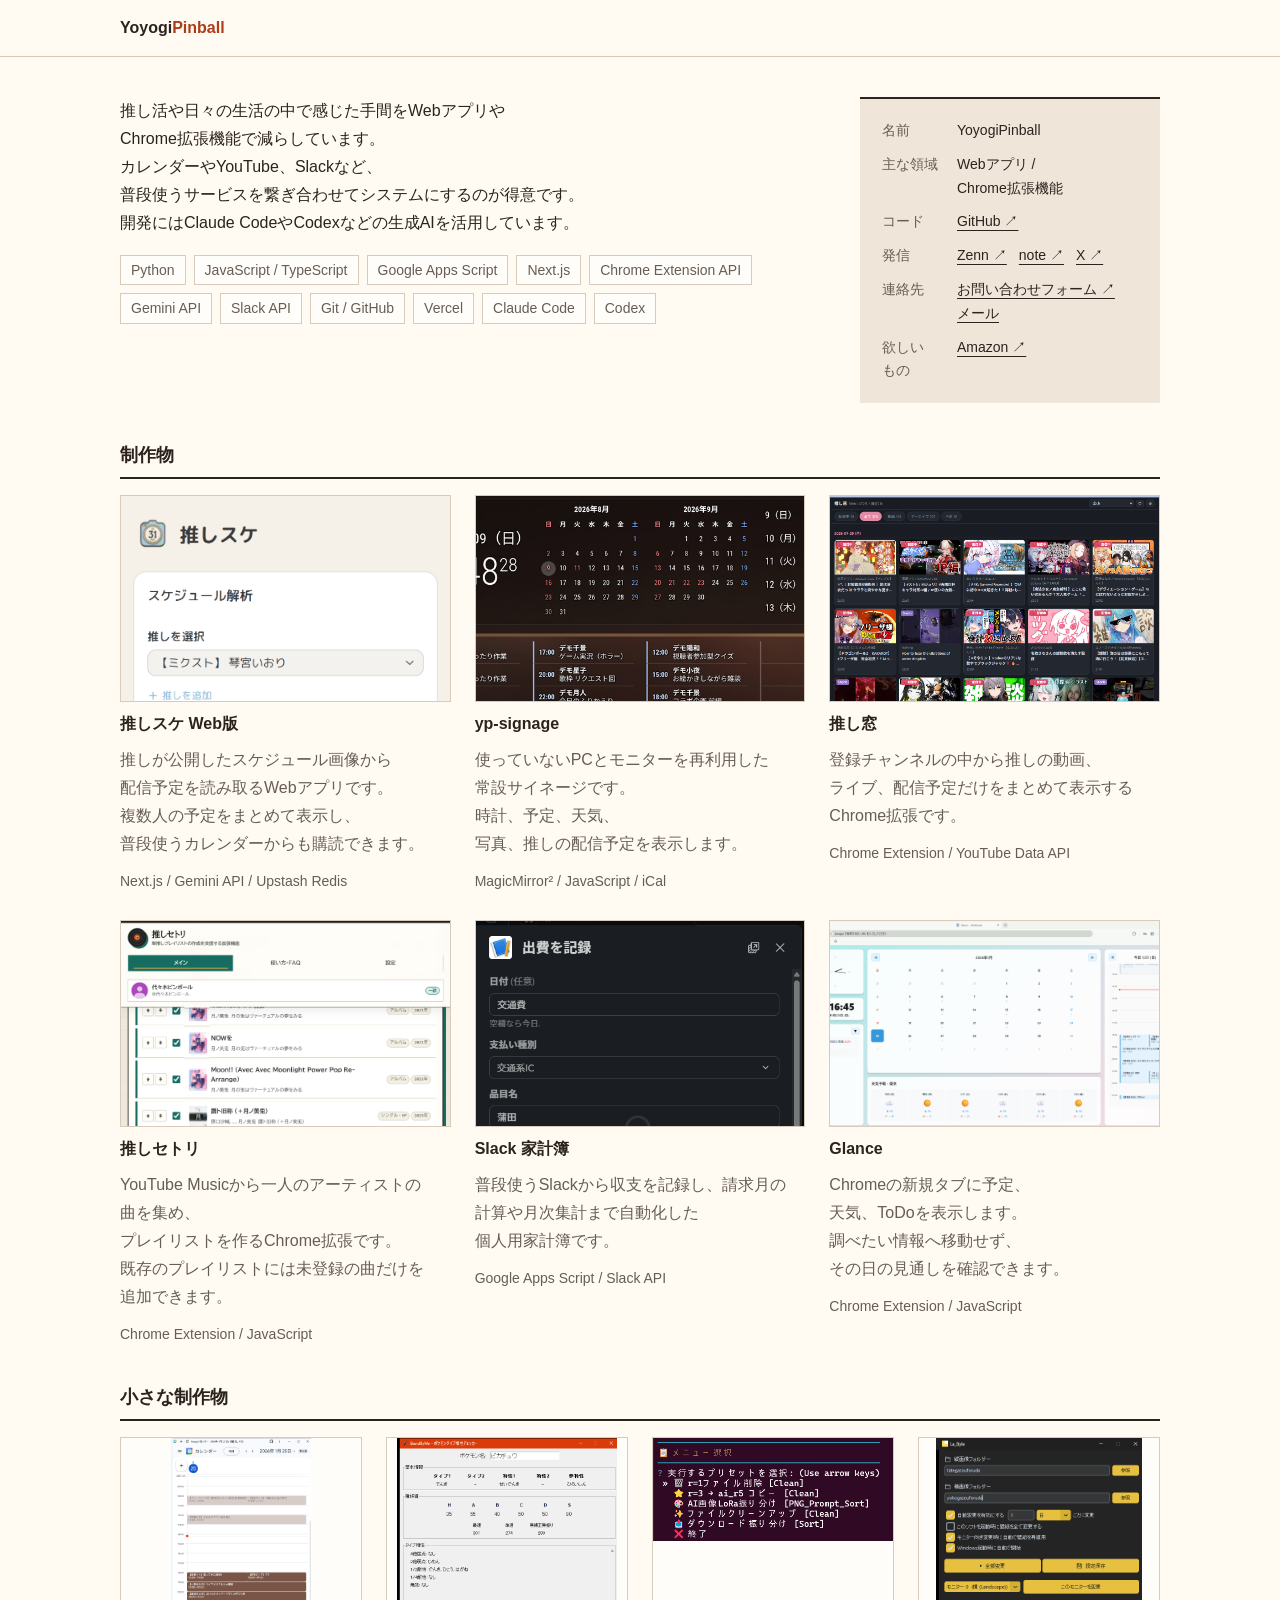
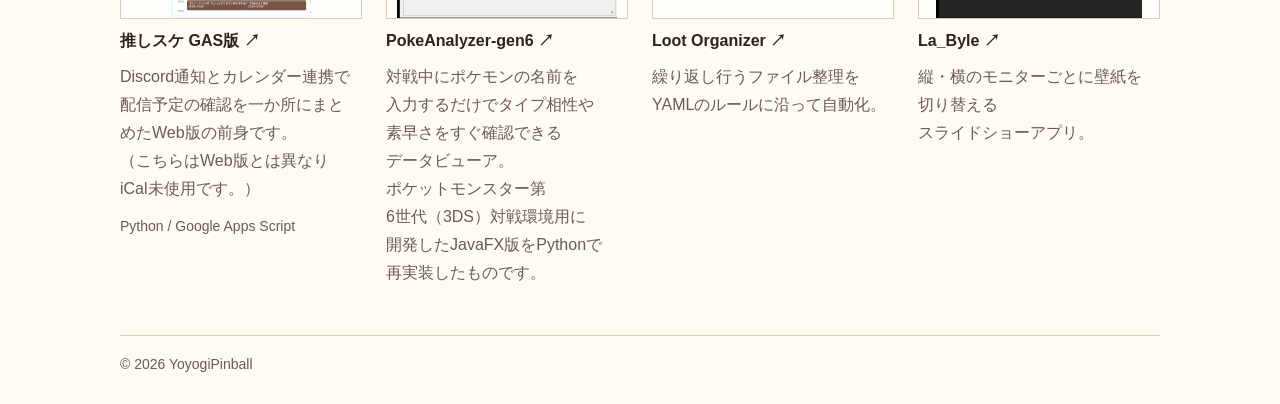
==== commit 78234266: "自己紹介文を書き直し、未使用の画像を外す Co-Authored-By: Claude Opus 5.5 <noreply@anthropic.com>" ====
--- a/index.html
+++ b/index.html
@@ -107,7 +107,7 @@
         <section class="intro" id="top">
             <div class="intro-text">
                 <h1 class="visually-hidden">YoyogiPinball</h1>
-                <div class="lead"><p>WebアプリやChrome拡張機能を作り、公開後の運用まで一人で続けています。</p><p>開発にはClaude&nbsp;CodeやCodexなどの生成&#x2060;AIを使っています。</p></div>
+                <div class="lead"><p>推し活や日々の生活の中で感じた手間をWebアプリやChrome拡張機能で減らしています。</p><p>カレンダーやYouTube、Slackなど、普段使うサービスを繋ぎ合わせてシステムにするのが得意です。</p><p>開発にはClaude&nbsp;CodeやCodexなどの生成&#x2060;AIを活用しています。</p></div>
                 <ul class="skills" aria-label="扱っている技術"><li>Python</li><li>JavaScript / TypeScript</li><li>Google Apps Script</li><li>Next.js</li><li>Chrome Extension API</li><li>Gemini API</li><li>Slack API</li><li>Git / GitHub</li><li>Vercel</li><li>Claude Code</li><li>Codex</li></ul>
             </div>
             <aside class="profile" id="contact" aria-label="プロフィールと連絡先">
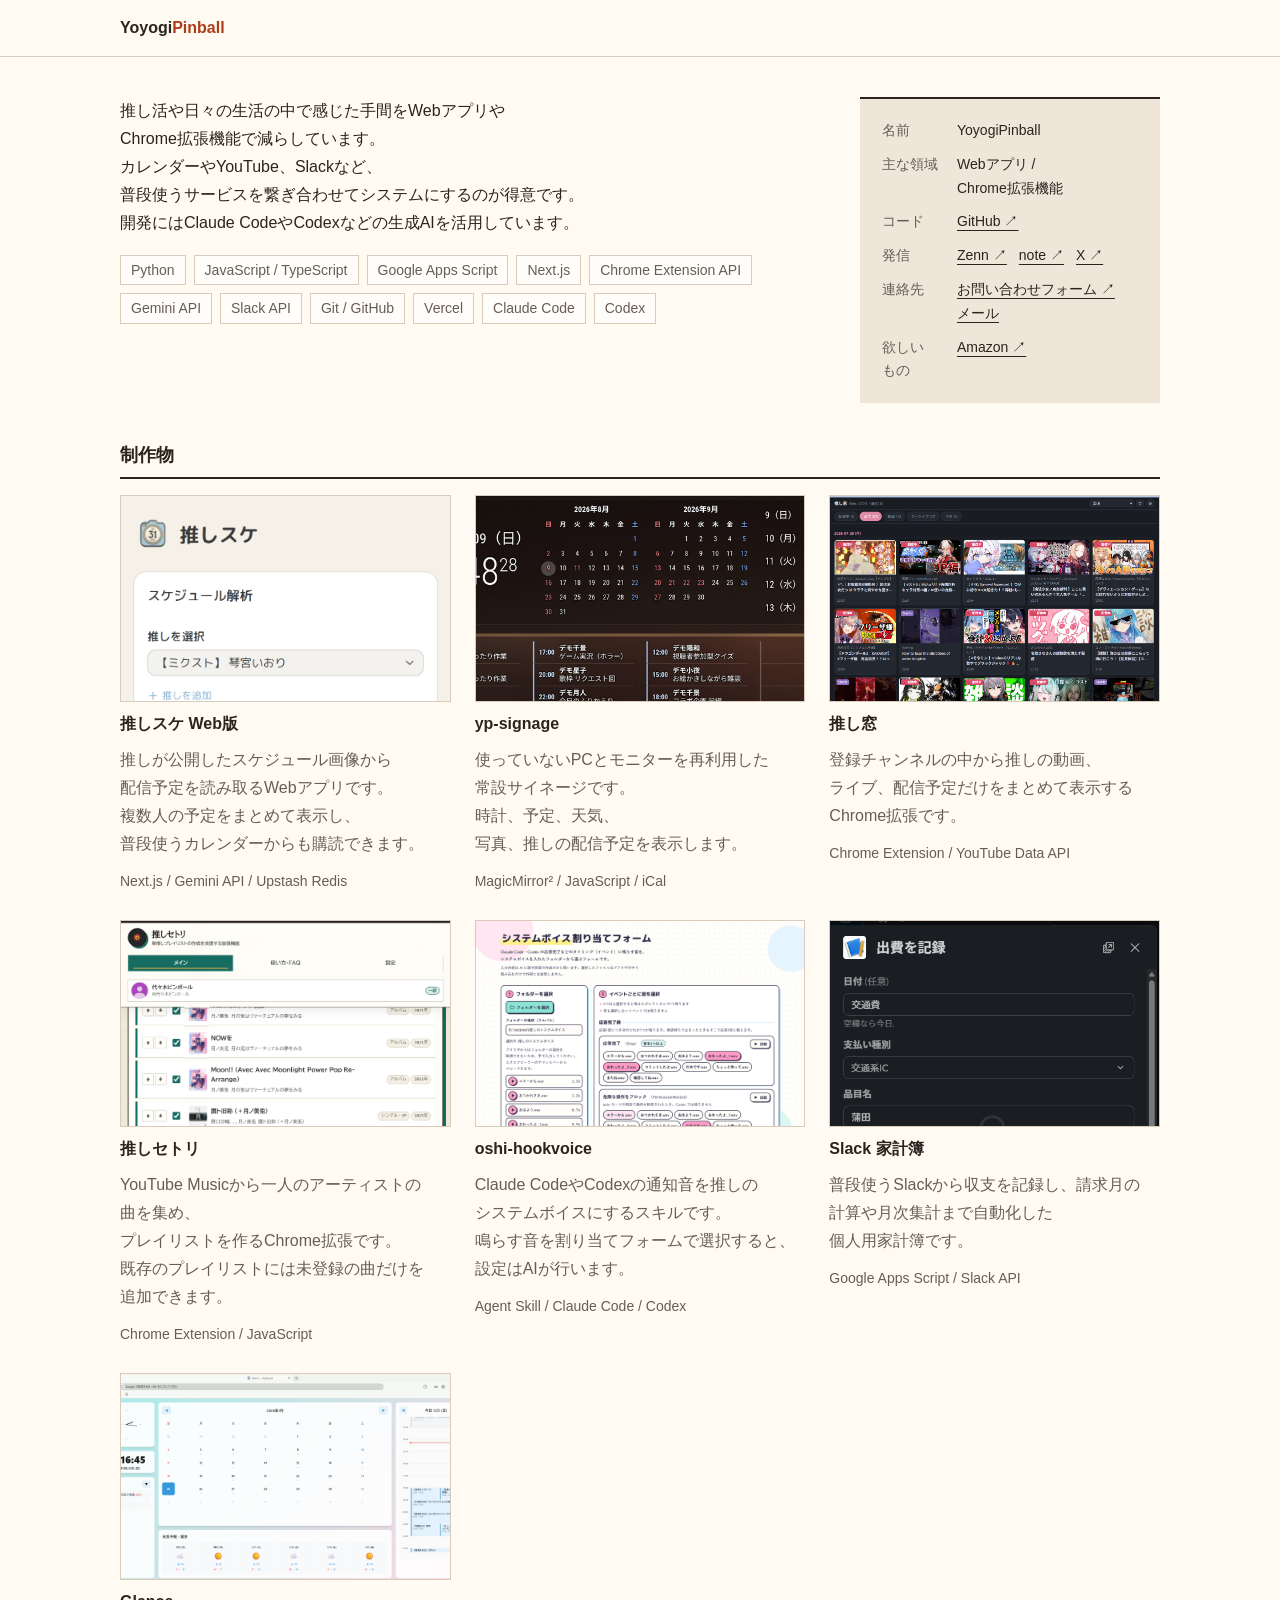
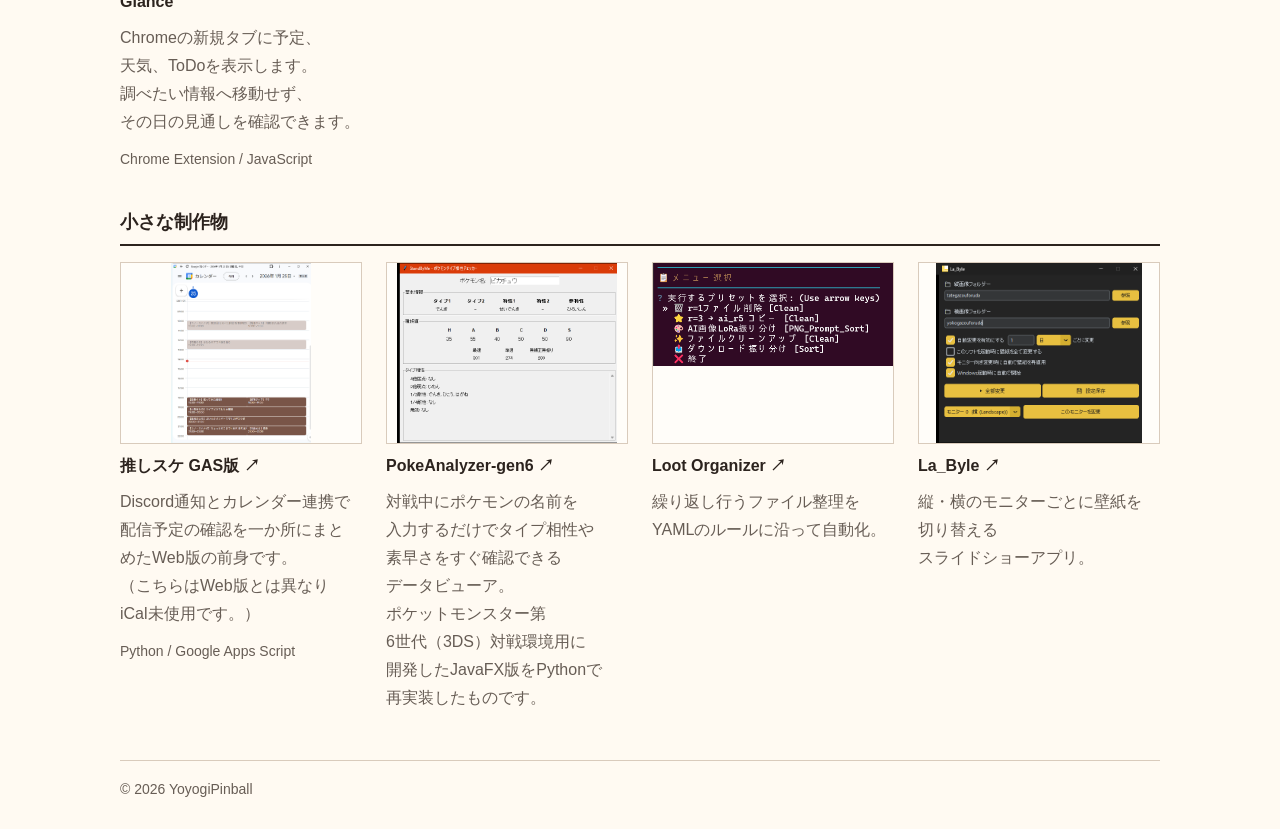
==== commit 71b97248: "oshi-hookvoice の紹介ページを追加 Co-Authored-By: Claude Opus 5.5 <noreply@anthropic.com>" ====
--- a/index.html
+++ b/index.html
@@ -129,6 +129,7 @@
                 <a class="card" href="yp-signage.html"><div class="card-img"><img src="images/yp-signage/card.png" alt="yp-signageの表示画面"></div><h3>yp-signage</h3><div class="desc"><p>使っていないPCとモニターを再利用した常設サイネージです。</p><p>時計、予定、天気、写真、推しの配信予定を表示します。</p></div><p class="tech">MagicMirror² / JavaScript / iCal</p></a>
                 <a class="card" href="oshi-mado.html"><div class="card-img"><img src="images/oshi-mado/card.png" alt="推し窓の新着一覧画面"></div><h3>推し窓</h3><div class="desc"><p>登録チャンネルの中から推しの動画、ライブ、配信予定だけをまとめて表示するChrome拡張です。</p></div><p class="tech">Chrome Extension / YouTube Data API</p></a>
                 <a class="card" href="oshi-setlist.html"><div class="card-img"><img src="images/oshi-setlist/search-results.png" alt="推しセトリの選曲画面"></div><h3>推しセトリ</h3><div class="desc"><p>YouTube Musicから一人のアーティストの曲を集め、プレイリストを作るChrome拡張です。</p><p>既存のプレイリストには未登録の曲だけを追加できます。</p></div><p class="tech">Chrome Extension / JavaScript</p></a>
+                <a class="card" href="oshi-hookvoice.html"><div class="card-img"><img src="images/oshi-hookvoice/form.png" alt="oshi-hookvoiceの設定用フォーム"></div><h3>oshi-hookvoice</h3><div class="desc"><p>Claude CodeやCodexの通知音を推しのシステムボイスにするスキルです。</p><p>鳴らす音を割り当てフォームで選択すると、設定はAIが行います。</p></div><p class="tech">Agent Skill / Claude Code / Codex</p></a>
                 <a class="card" href="kakeibo.html"><div class="card-img"><img src="images/kakeibo/slack-form.png" alt="Slack家計簿の入力画面"></div><h3>Slack 家計簿</h3><div class="desc"><p>普段使うSlackから収支を記録し、請求月の計算や月次集計まで自動化した個人用家計簿です。</p></div><p class="tech">Google Apps Script / Slack API</p></a>
                 <a class="card" href="glance.html"><div class="card-img"><img src="images/glance_dashboard_v2.png" alt="Glanceのダッシュボード画面"></div><h3>Glance</h3><div class="desc"><p>Chromeの新規タブに予定、天気、ToDoを表示します。</p><p>調べたい情報へ移動せず、その日の見通しを確認できます。</p></div><p class="tech">Chrome Extension / JavaScript</p></a>
             </div>
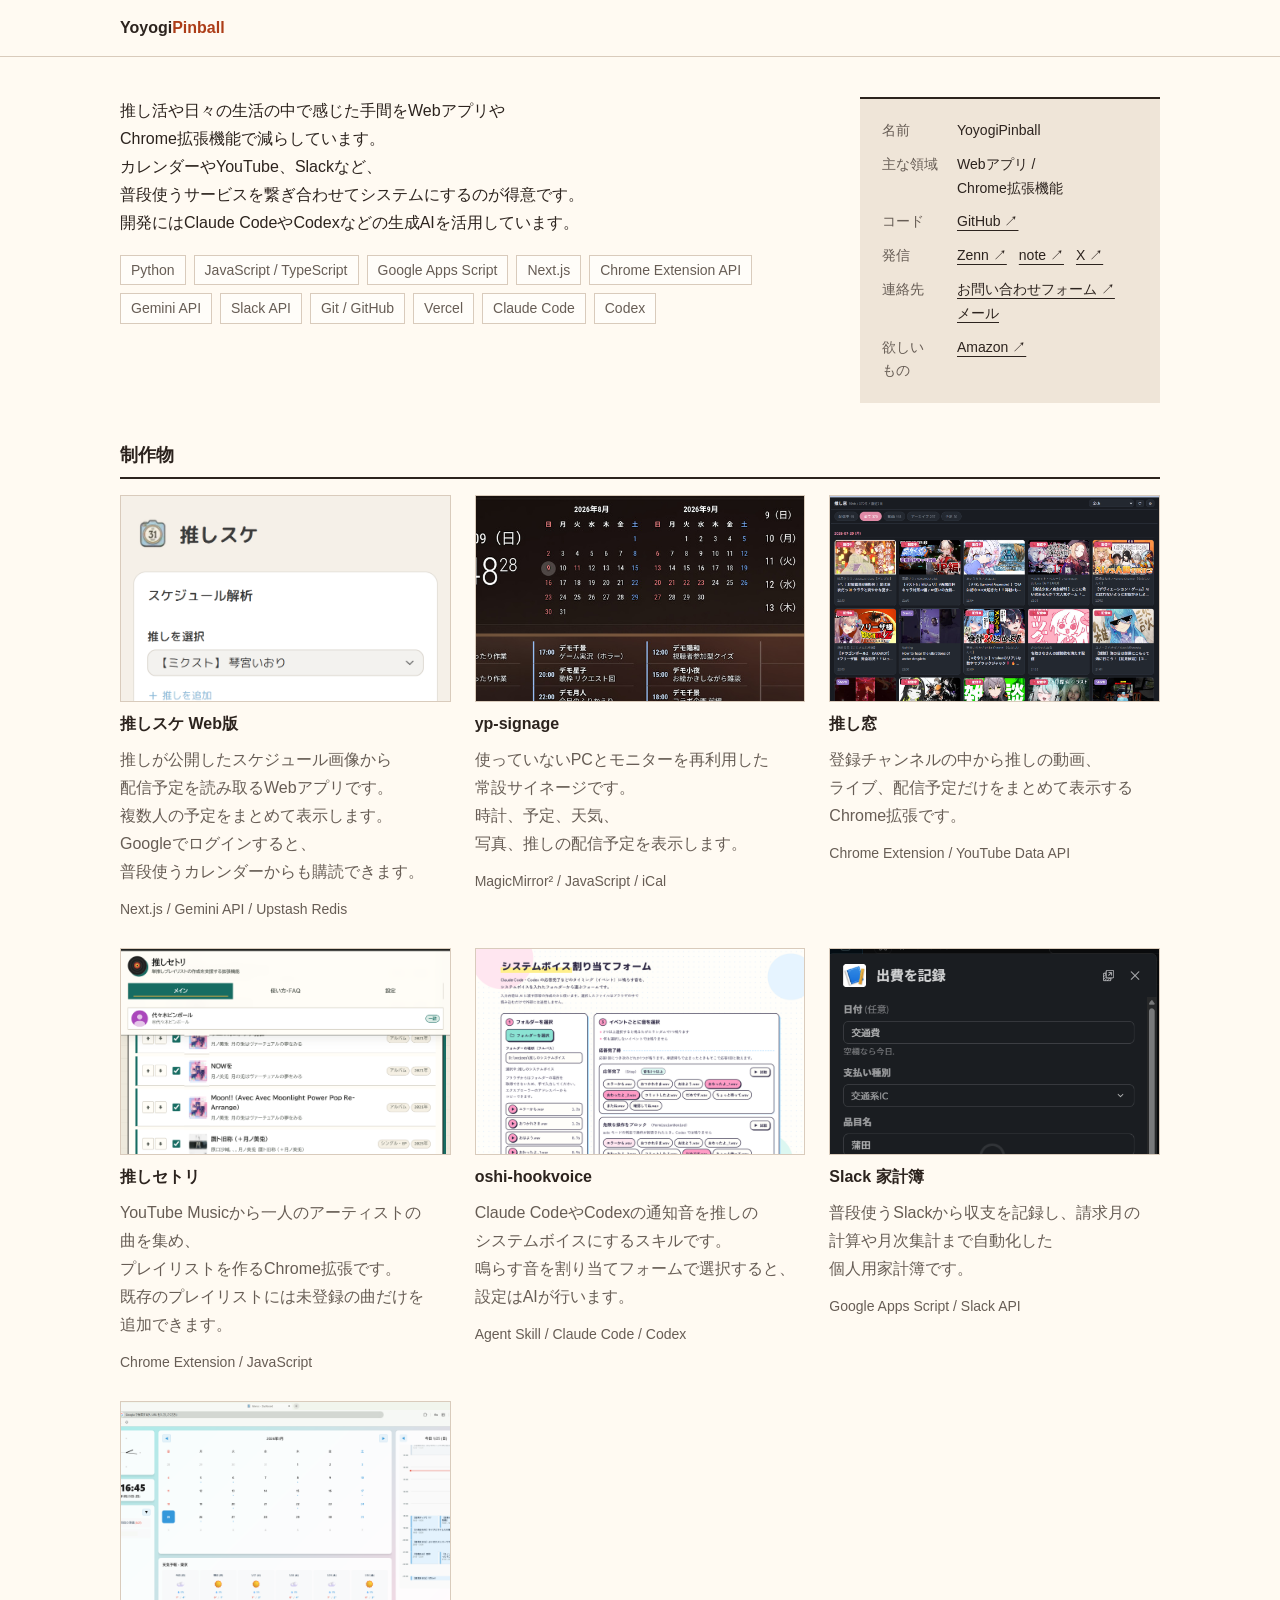
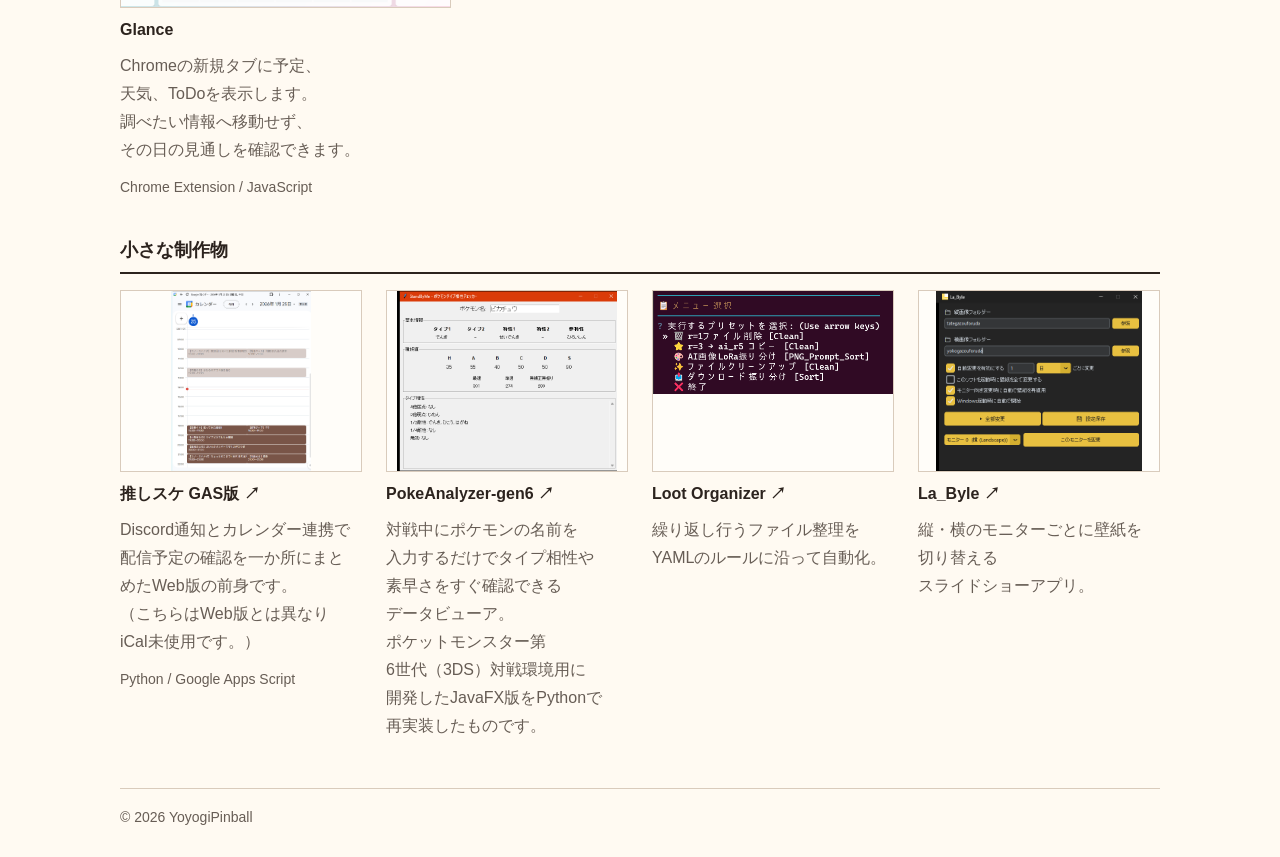
==== commit d6200c77: "推しスケの紹介文を最新仕様に合わせる（oshi-sche-webapp#22） iCal購読はGoogleログインが条件であることを明記し、 無料枠の細かい条件は「推しスケとは？」ページへのリンクに置" ====
--- a/index.html
+++ b/index.html
@@ -125,7 +125,7 @@
         <section aria-labelledby="projects-title">
             <h2 class="section-title" id="projects-title">制作物</h2>
             <div class="cards">
-                <a class="card" href="oshi-sche-webapp.html"><div class="card-img"><img src="images/oshi-sche-webapp/home.png" alt="推しスケ Web版のホーム画面"></div><h3>推しスケ Web版</h3><div class="desc"><p>推しが公開したスケジュール画像から配信予定を読み取るWebアプリです。</p><p>複数人の予定をまとめて表示し、普段使うカレンダーからも購読できます。</p></div><p class="tech">Next.js / Gemini API / Upstash Redis</p></a>
+                <a class="card" href="oshi-sche-webapp.html"><div class="card-img"><img src="images/oshi-sche-webapp/home.png" alt="推しスケ Web版のホーム画面"></div><h3>推しスケ Web版</h3><div class="desc"><p>推しが公開したスケジュール画像から配信予定を読み取るWebアプリです。</p><p>複数人の予定をまとめて表示します。</p><p>Googleでログインすると、普段使うカレンダーからも購読できます。</p></div><p class="tech">Next.js / Gemini API / Upstash Redis</p></a>
                 <a class="card" href="yp-signage.html"><div class="card-img"><img src="images/yp-signage/card.png" alt="yp-signageの表示画面"></div><h3>yp-signage</h3><div class="desc"><p>使っていないPCとモニターを再利用した常設サイネージです。</p><p>時計、予定、天気、写真、推しの配信予定を表示します。</p></div><p class="tech">MagicMirror² / JavaScript / iCal</p></a>
                 <a class="card" href="oshi-mado.html"><div class="card-img"><img src="images/oshi-mado/card.png" alt="推し窓の新着一覧画面"></div><h3>推し窓</h3><div class="desc"><p>登録チャンネルの中から推しの動画、ライブ、配信予定だけをまとめて表示するChrome拡張です。</p></div><p class="tech">Chrome Extension / YouTube Data API</p></a>
                 <a class="card" href="oshi-setlist.html"><div class="card-img"><img src="images/oshi-setlist/search-results.png" alt="推しセトリの選曲画面"></div><h3>推しセトリ</h3><div class="desc"><p>YouTube Musicから一人のアーティストの曲を集め、プレイリストを作るChrome拡張です。</p><p>既存のプレイリストには未登録の曲だけを追加できます。</p></div><p class="tech">Chrome Extension / JavaScript</p></a>
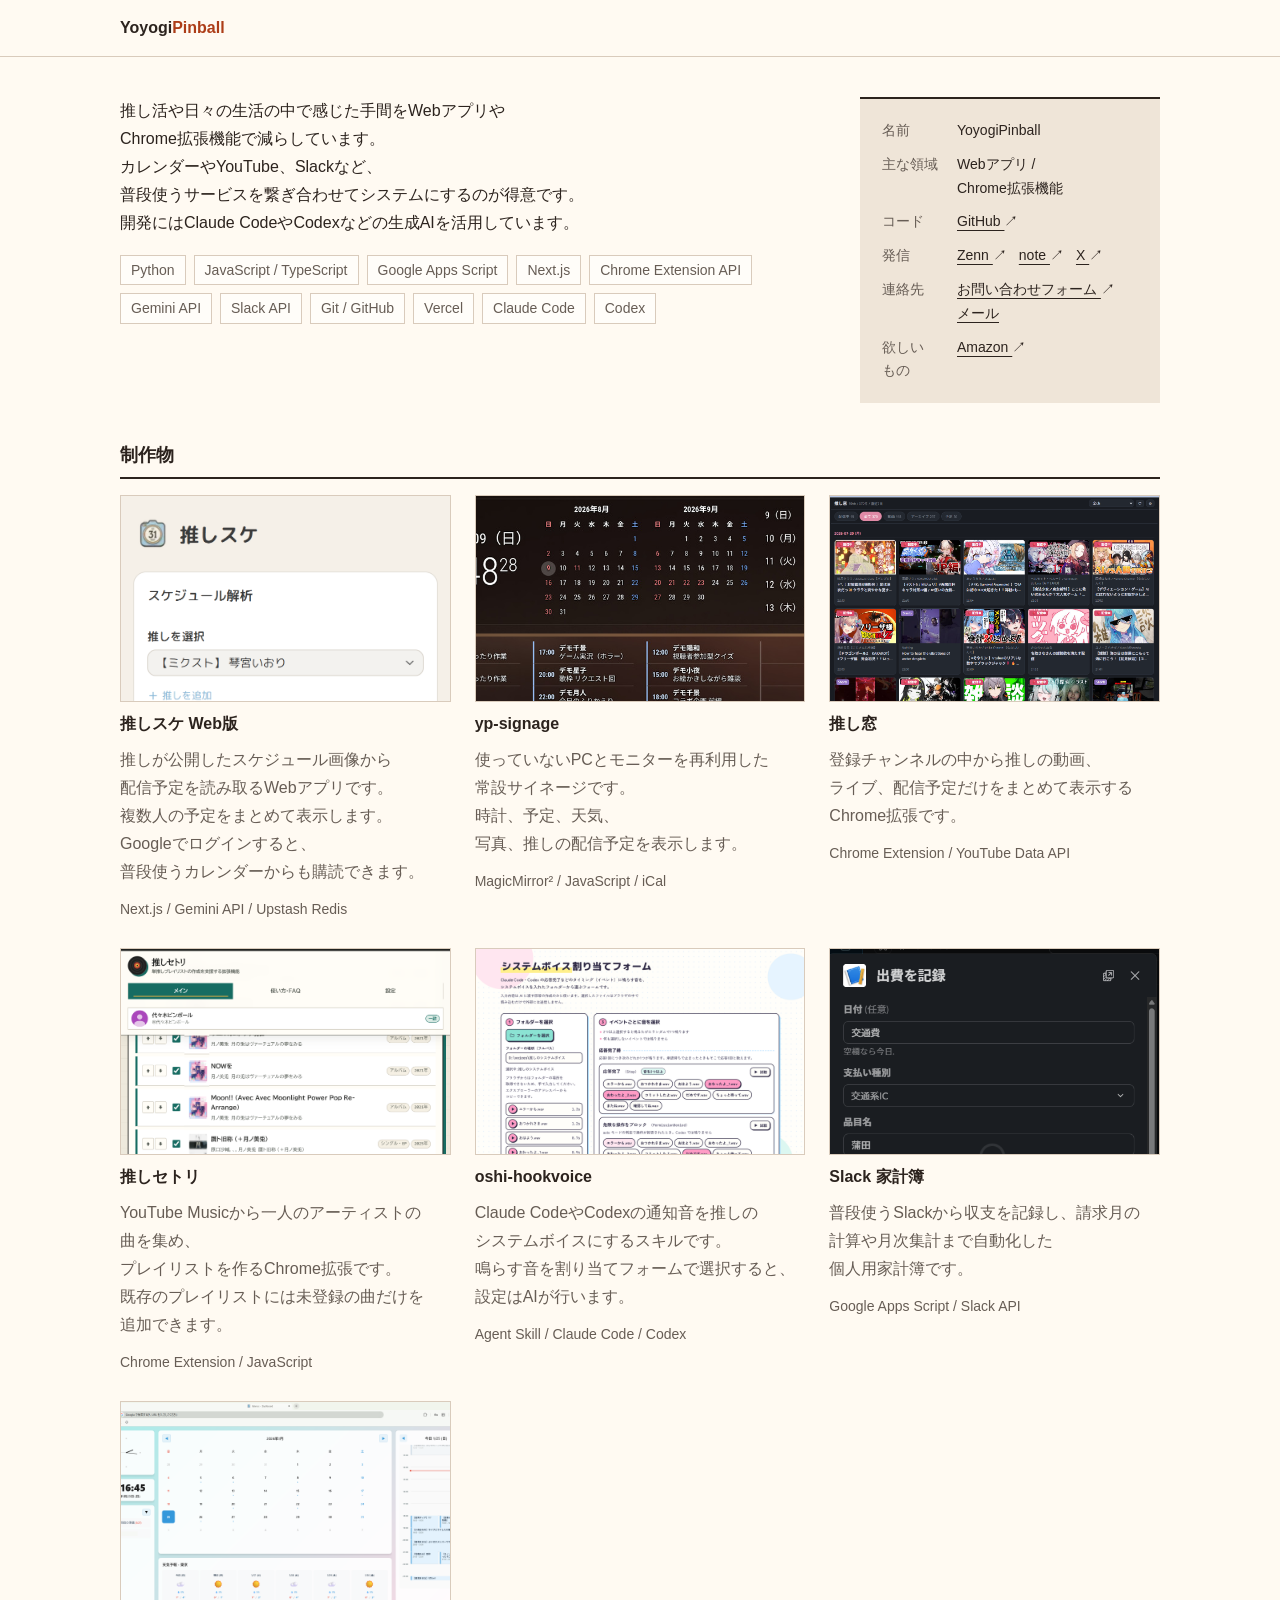
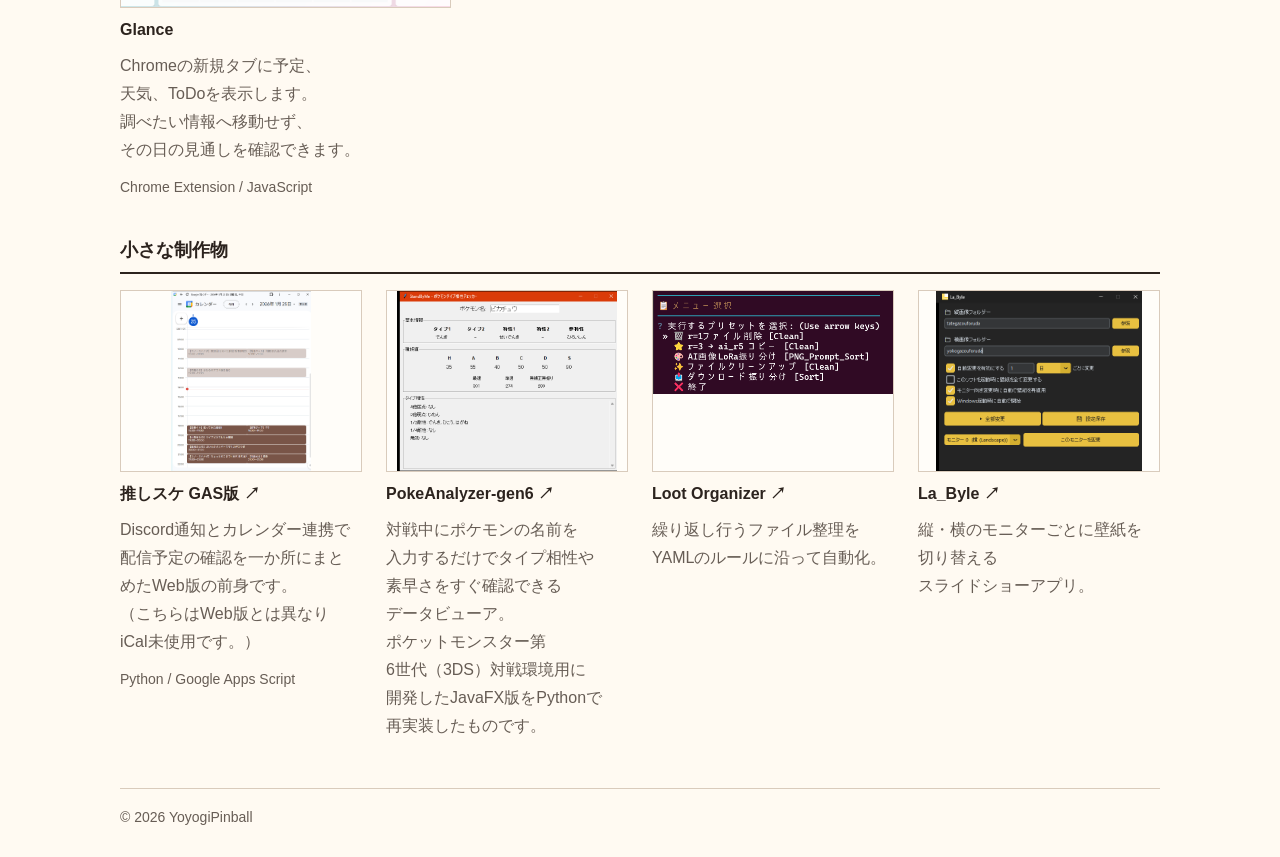
==== commit c57a4b51: "リンクとダイアログに押下反応とフェードを追加 Arc Library の動きの値（160ms / 240ms と easing）を CSS へ移植した。  Co-Authored-By: Claude" ====
--- a/index.html
+++ b/index.html
@@ -27,6 +27,9 @@
             --fs-sub:14px;    /* ラベル・技術名・キャプション。これ未満は使わない */
             --fs-h-sub:18px;  /* 本文より一段大きい小見出し */
             --lh-body:1.75;   /* 本文の行間。DADS の本文用で最も広い値 */
+            /* 動きの値は Arc Library (MIT, Copyright (c) 2026 Elia Kuratli) の registry/motion-tokens.ts から。許諾表示の全文は styles/project-detail.css の先頭 */
+            --motion-fast:160ms;
+            --ease-standard:cubic-bezier(.22,1,.36,1);
         }
         * { box-sizing:border-box; }
         html { scroll-behavior:smooth; scroll-padding-top:72px; }
@@ -63,7 +66,7 @@
         .profile dl { display:grid; grid-template-columns:4.5em minmax(0,1fr); gap:10px 12px; margin:0; font-size:var(--fs-sub); line-height:1.7; }
         .profile dt { color:var(--sub); }
         .profile dd { margin:0; }
-        .profile dd a { display:inline-block; margin-right:12px; text-underline-offset:4px; }
+        .profile dd a { display:inline-block; margin-right:12px; text-underline-offset:4px; transition:color var(--motion-fast) var(--ease-standard); }
         .profile dd a:hover { color:var(--accent-dark); }
 
         .section-title { margin:0 0 16px; padding-bottom:10px; border-bottom:2px solid var(--ink); font-size:var(--fs-h-sub); }
@@ -72,15 +75,26 @@
         .cards { display:grid; grid-template-columns:repeat(auto-fill, minmax(280px, 1fr)); gap:28px 24px; }
         .cards--small { grid-template-columns:repeat(auto-fill, minmax(220px, 1fr)); }
         .card { display:flex; flex-direction:column; gap:10px; min-width:0; text-decoration:none; }
-        .card-img { aspect-ratio:16/10; overflow:hidden; border:1px solid var(--line); background:var(--sand); }
+        .card-img { aspect-ratio:16/10; overflow:hidden; border:1px solid var(--line); background:var(--sand); transition:border-color var(--motion-fast) var(--ease-standard); }
         .card-img img { height:100%; object-fit:cover; object-position:top; }
         .cards--small .card-img { aspect-ratio:4/3; }
         .cards--small .card-img img { object-fit:contain; background:var(--white); }
-        .card h3 { margin:0; font-size:var(--fs-body); line-height:1.5; }
+        .card h3 { margin:0; font-size:var(--fs-body); line-height:1.5; transition:color var(--motion-fast) var(--ease-standard); }
         .card p, .card .desc { margin:0; color:var(--sub); font-size:var(--fs-body); line-height:var(--lh-body); }
         .card .tech { margin-top:2px; font-size:var(--fs-sub); line-height:1.6; }
         .card:hover h3 { color:var(--accent-dark); text-decoration:underline; text-underline-offset:4px; }
         .card:hover .card-img { border-color:#a99888; }
+        /* マウスのある端末でだけ動かす。タッチ端末では hover が押した後も残るため */
+        @media (hover:hover) and (pointer:fine) {
+            .profile dd a .ext-arrow { display:inline-block; transition:transform var(--motion-fast) var(--ease-standard); }
+            .profile dd a:hover .ext-arrow { transform:translate(1px,-1px); }
+            .cards .card { transition:transform var(--motion-fast) var(--ease-standard); }
+            .cards .card:hover { transform:translateY(-2px); }
+        }
+        /* 押している間の反応。タップ時の既定ハイライトを消しているので、色と枠で即時に返す */
+        :is(.card, .profile dd a):active { color:var(--ink); border-color:var(--accent-dark); background-color:var(--sand); transition-property:transform; }
+        .card:active h3 { color:var(--ink); transition:none; }
+        .card:active .card-img { border-color:var(--accent-dark); transition:none; }
 
         footer { margin-top:48px; padding:20px 0 32px; border-top:1px solid var(--line); color:var(--sub); font-size:var(--fs-sub); }
         :focus-visible { outline:3px solid var(--accent-dark); outline-offset:4px; }
@@ -92,7 +106,10 @@
             .wrap { width:calc(100% - 32px); }
             main { padding-top:28px; gap:32px; }
         }
-        @media (prefers-reduced-motion:reduce) { html { scroll-behavior:auto; } }
+        @media (prefers-reduced-motion:reduce) {
+            html { scroll-behavior:auto; }
+            :is(.card, .card h3, .card-img, .profile dd a, .ext-arrow) { transition:none !important; transform:none !important; }
+        }
     </style>
 </head>
 <body>
@@ -114,10 +131,10 @@
                 <dl>
                     <dt>名前</dt><dd>YoyogiPinball</dd>
                     <dt>主な領域</dt><dd>Webアプリ / Chrome拡張機能</dd>
-                    <dt>コード</dt><dd><a href="https://github.com/YoyogiPinball">GitHub ↗</a></dd>
-                    <dt>発信</dt><dd><a href="https://zenn.dev/elettrocannone">Zenn ↗</a><a href="https://note.com/elettrocannone">note ↗</a><a href="https://x.com/Yoyogi_Pinball">X ↗</a></dd>
-                    <dt>連絡先</dt><dd><a href="https://docs.google.com/forms/d/e/1FAIpQLSc5_w_dLCIEvyE7xUxhwADu7VvCNUVRgpdDb4W5DjD-qGGImw/viewform">お問い合わせフォーム ↗</a><a href="mailto:k1kurosawa@gmail.com">メール</a></dd>
-                    <dt>欲しいもの</dt><dd><a href="https://www.amazon.co.jp/hz/wishlist/ls/2H3OEAHLND5Y8">Amazon ↗</a></dd>
+                    <dt>コード</dt><dd><a href="https://github.com/YoyogiPinball">GitHub <span class="ext-arrow">↗</span></a></dd>
+                    <dt>発信</dt><dd><a href="https://zenn.dev/elettrocannone">Zenn <span class="ext-arrow">↗</span></a><a href="https://note.com/elettrocannone">note <span class="ext-arrow">↗</span></a><a href="https://x.com/Yoyogi_Pinball">X <span class="ext-arrow">↗</span></a></dd>
+                    <dt>連絡先</dt><dd><a href="https://docs.google.com/forms/d/e/1FAIpQLSc5_w_dLCIEvyE7xUxhwADu7VvCNUVRgpdDb4W5DjD-qGGImw/viewform">お問い合わせフォーム <span class="ext-arrow">↗</span></a><a href="mailto:k1kurosawa@gmail.com">メール</a></dd>
+                    <dt>欲しいもの</dt><dd><a href="https://www.amazon.co.jp/hz/wishlist/ls/2H3OEAHLND5Y8">Amazon <span class="ext-arrow">↗</span></a></dd>
                 </dl>
             </aside>
         </section>
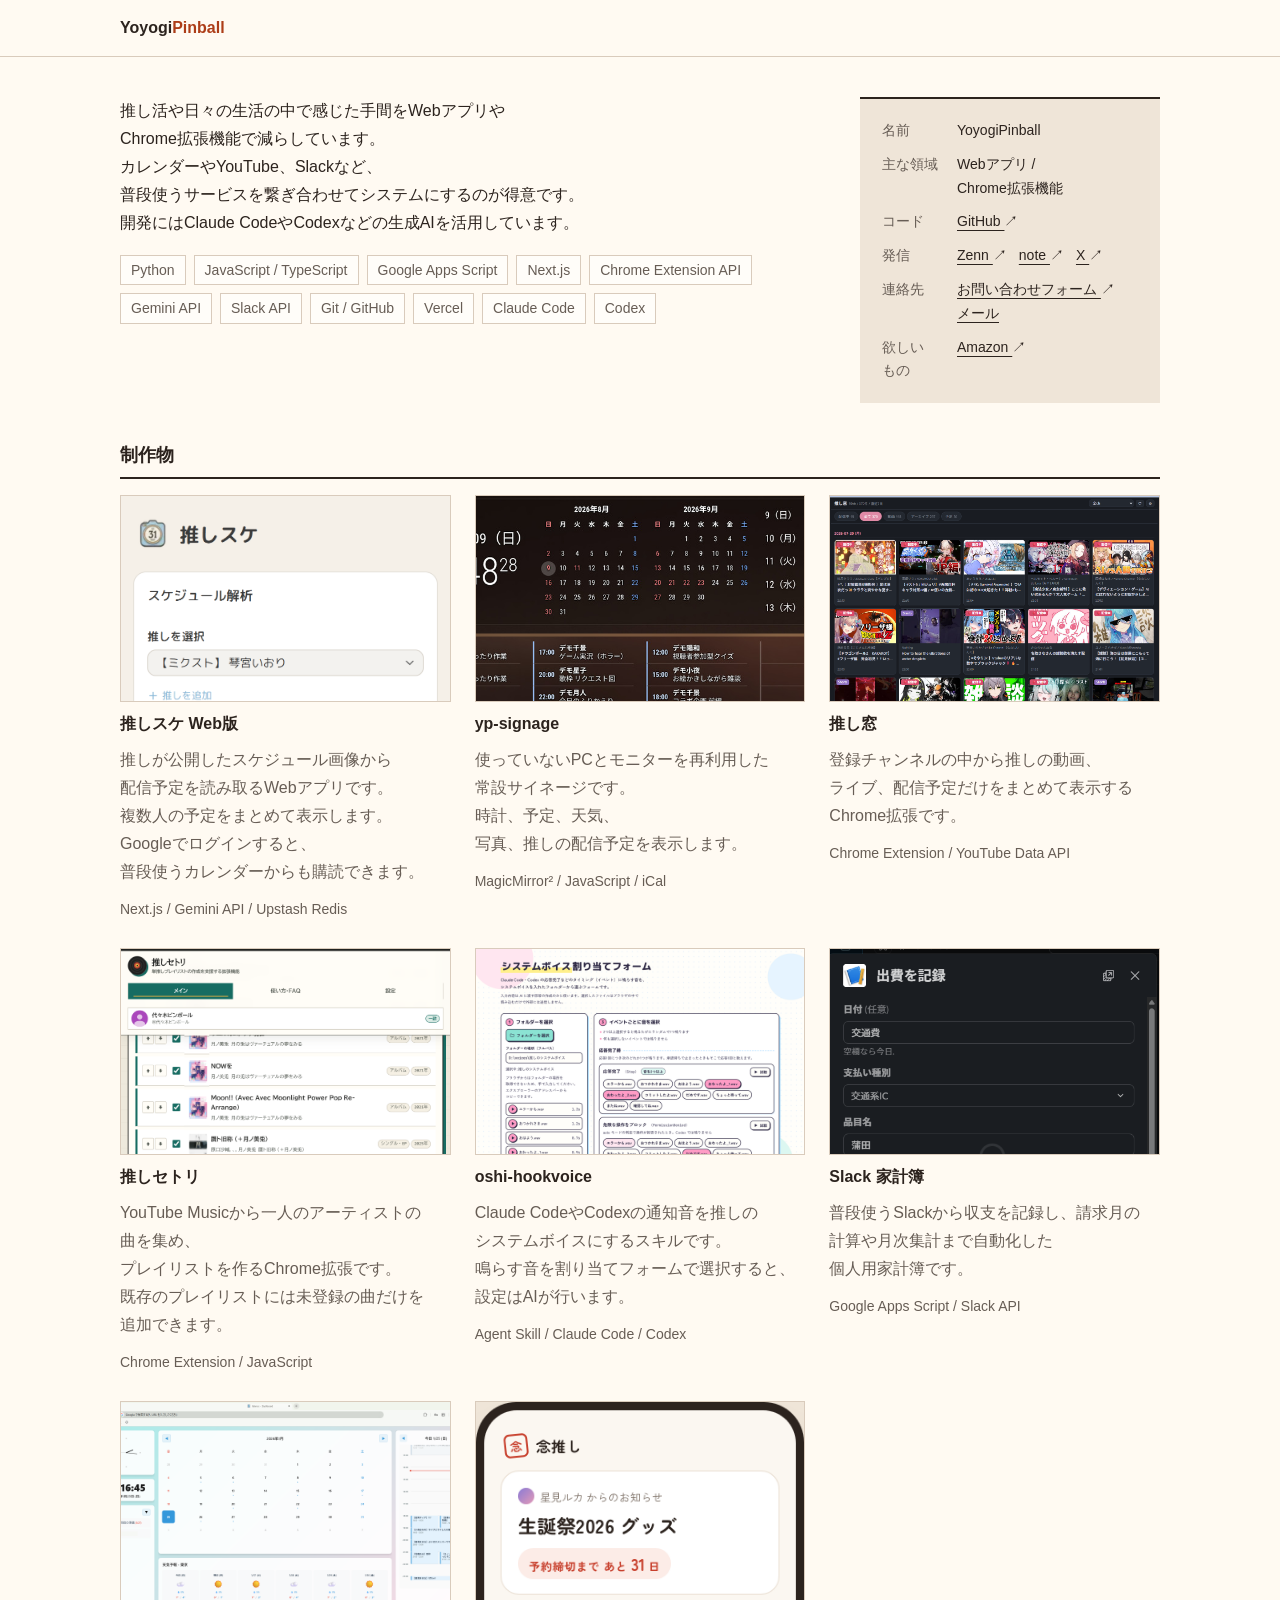
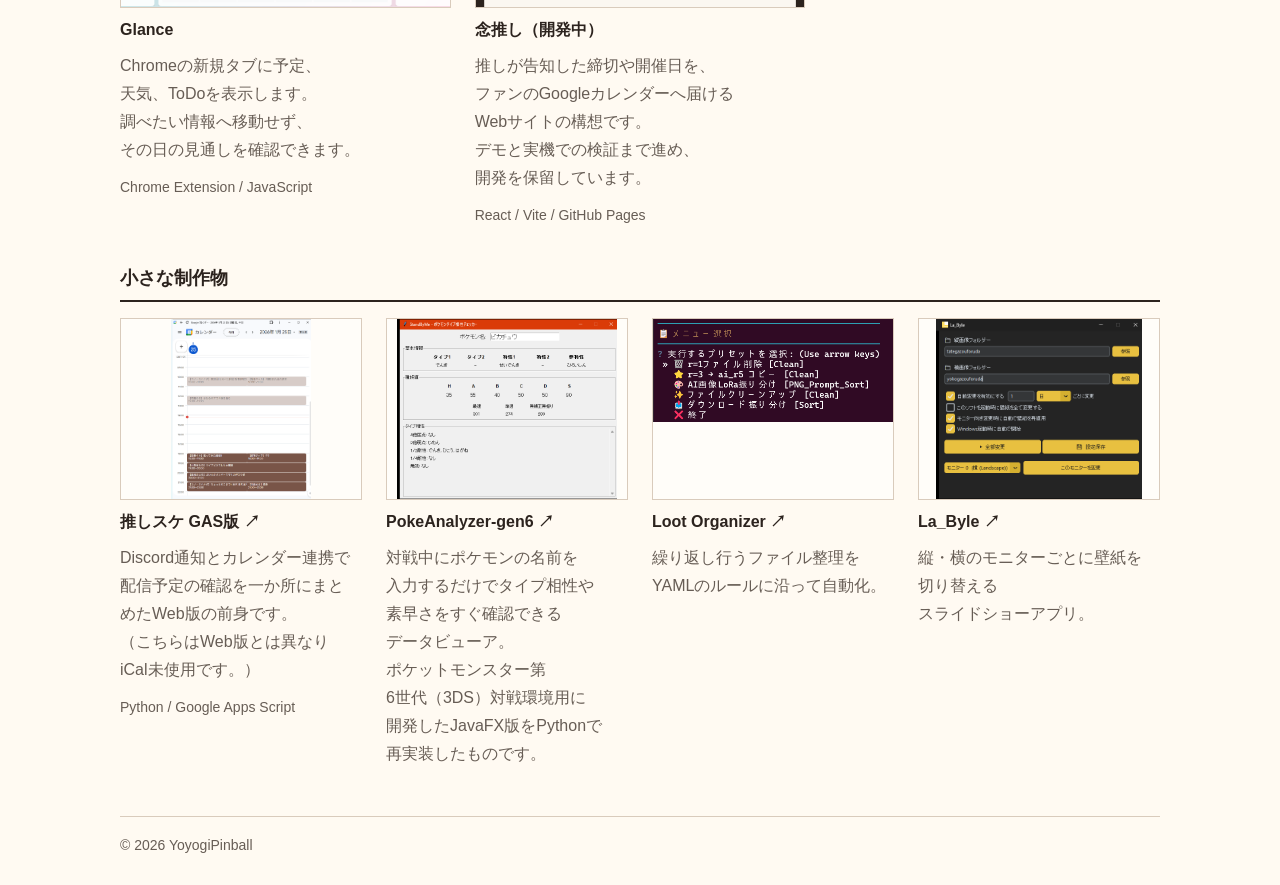
==== commit d8d16a87: "念推しの紹介ページを追加 Co-Authored-By: Claude Opus 5.5 <noreply@anthropic.com>" ====
--- a/index.html
+++ b/index.html
@@ -149,6 +149,7 @@
                 <a class="card" href="oshi-hookvoice.html"><div class="card-img"><img src="images/oshi-hookvoice/form.png" alt="oshi-hookvoiceの設定用フォーム"></div><h3>oshi-hookvoice</h3><div class="desc"><p>Claude CodeやCodexの通知音を推しのシステムボイスにするスキルです。</p><p>鳴らす音を割り当てフォームで選択すると、設定はAIが行います。</p></div><p class="tech">Agent Skill / Claude Code / Codex</p></a>
                 <a class="card" href="kakeibo.html"><div class="card-img"><img src="images/kakeibo/slack-form.png" alt="Slack家計簿の入力画面"></div><h3>Slack 家計簿</h3><div class="desc"><p>普段使うSlackから収支を記録し、請求月の計算や月次集計まで自動化した個人用家計簿です。</p></div><p class="tech">Google Apps Script / Slack API</p></a>
                 <a class="card" href="glance.html"><div class="card-img"><img src="images/glance_dashboard_v2.png" alt="Glanceのダッシュボード画面"></div><h3>Glance</h3><div class="desc"><p>Chromeの新規タブに予定、天気、ToDoを表示します。</p><p>調べたい情報へ移動せず、その日の見通しを確認できます。</p></div><p class="tech">Chrome Extension / JavaScript</p></a>
+                <a class="card" href="nen-oshi.html"><div class="card-img"><img src="images/nen-oshi/receive.png" alt="念推しの受け取り画面"></div><h3>念推し（開発中）</h3><div class="desc"><p>推しが告知した締切や開催日を、ファンのGoogleカレンダーへ届けるWebサイトの構想です。</p><p>デモと実機での検証まで進め、開発を保留しています。</p></div><p class="tech">React / Vite / GitHub Pages</p></a>
             </div>
         </section>
 
